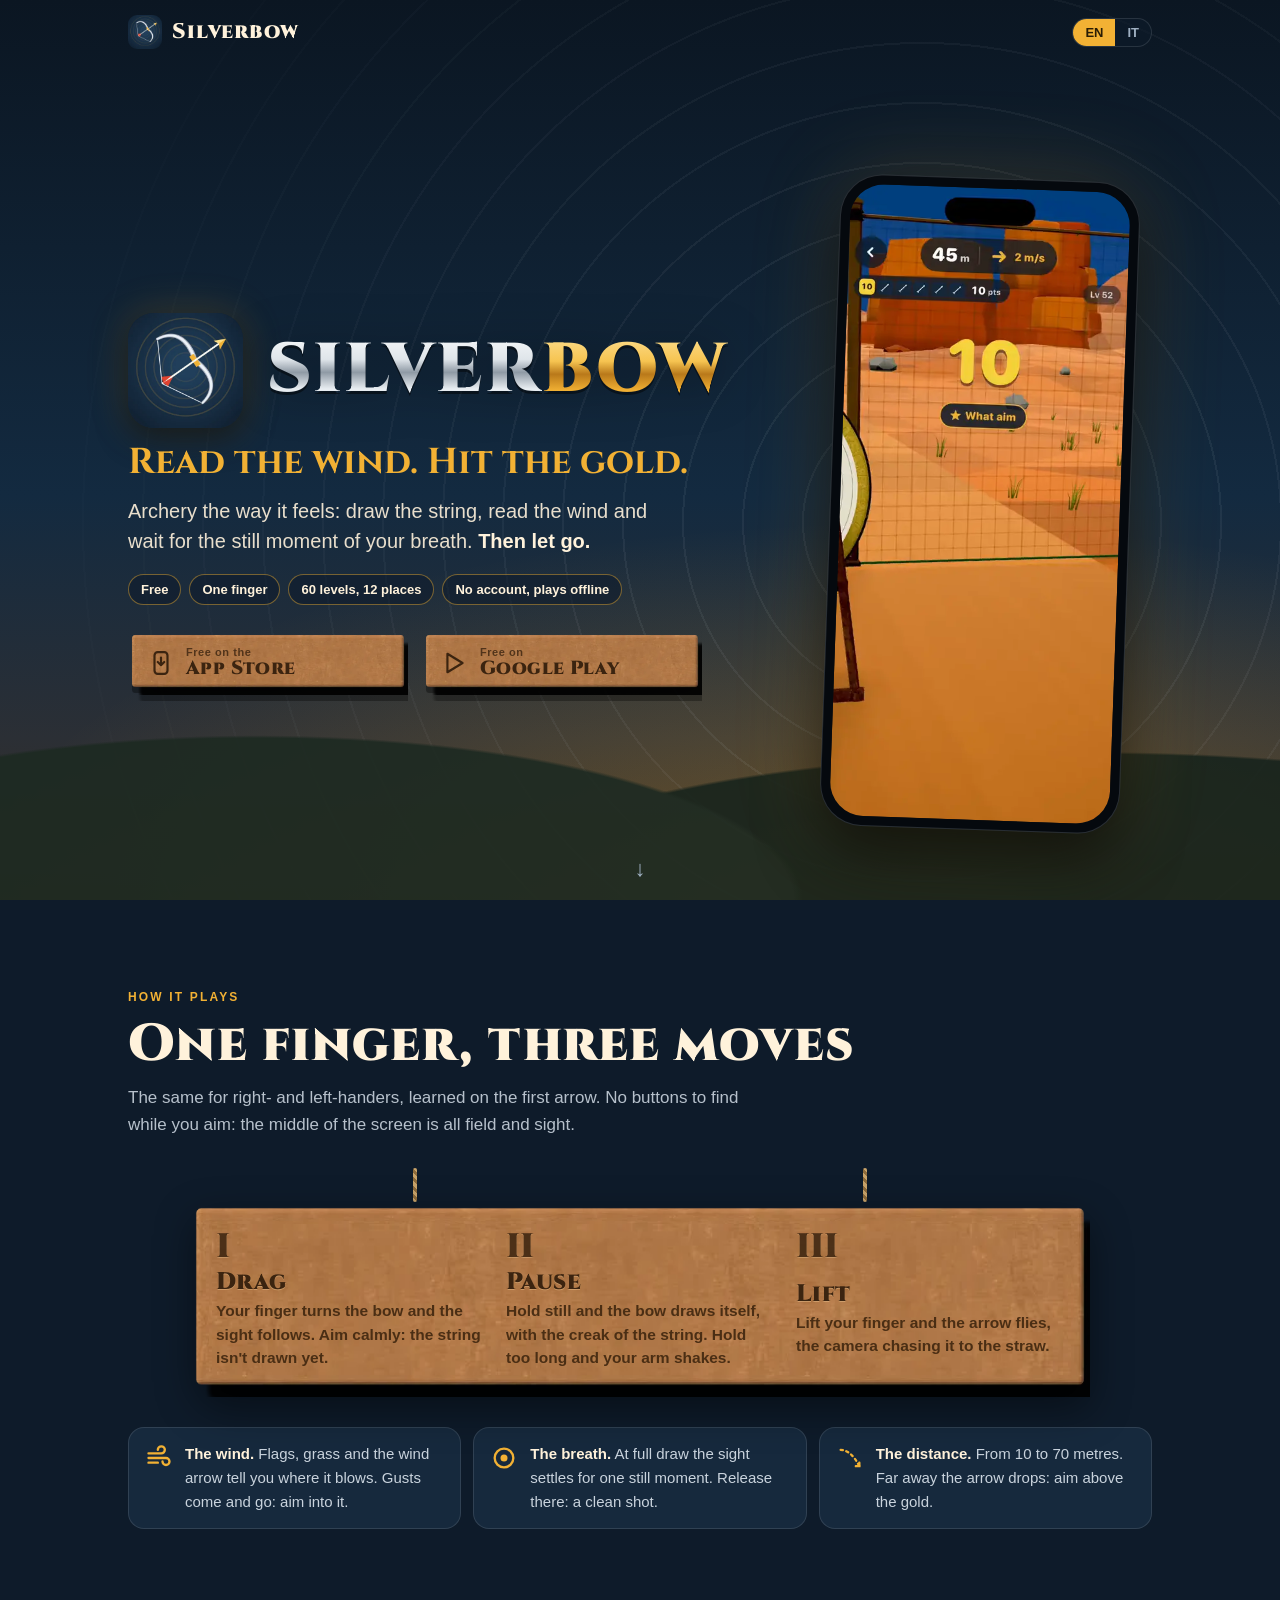
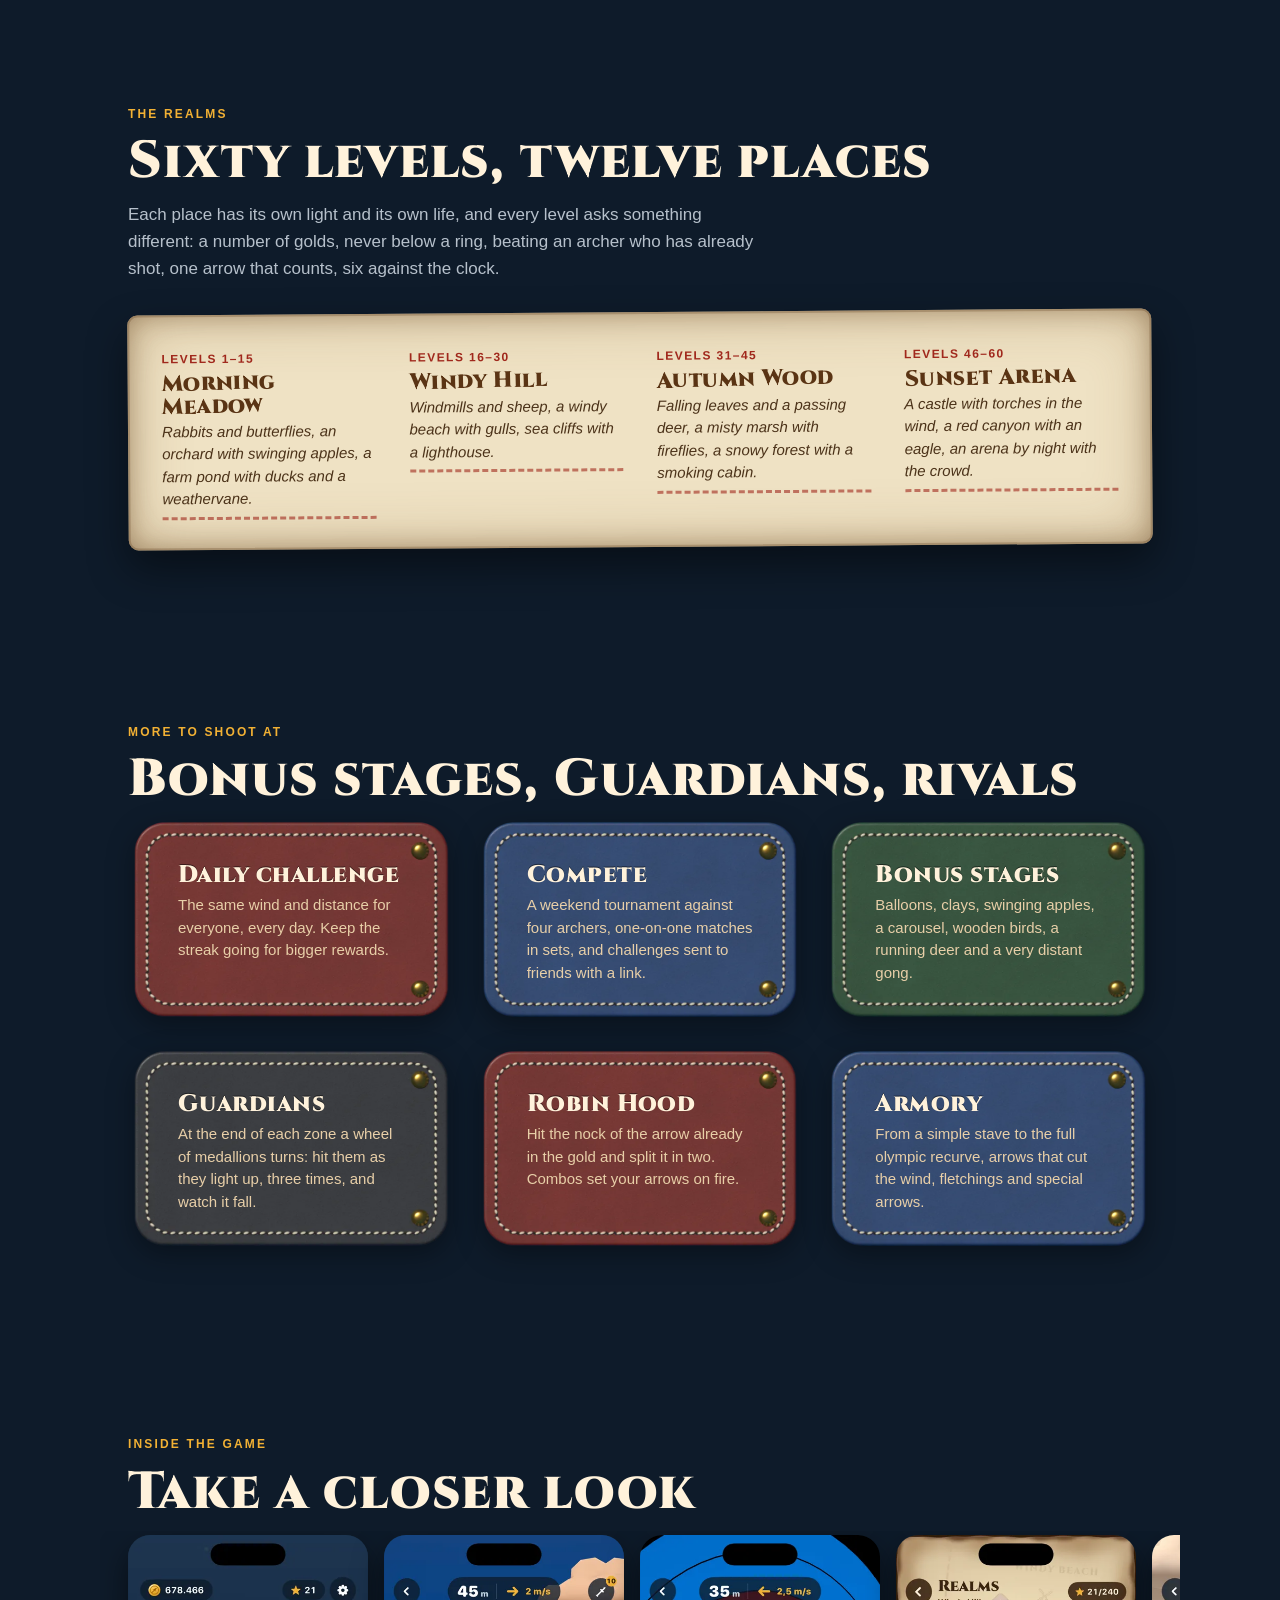
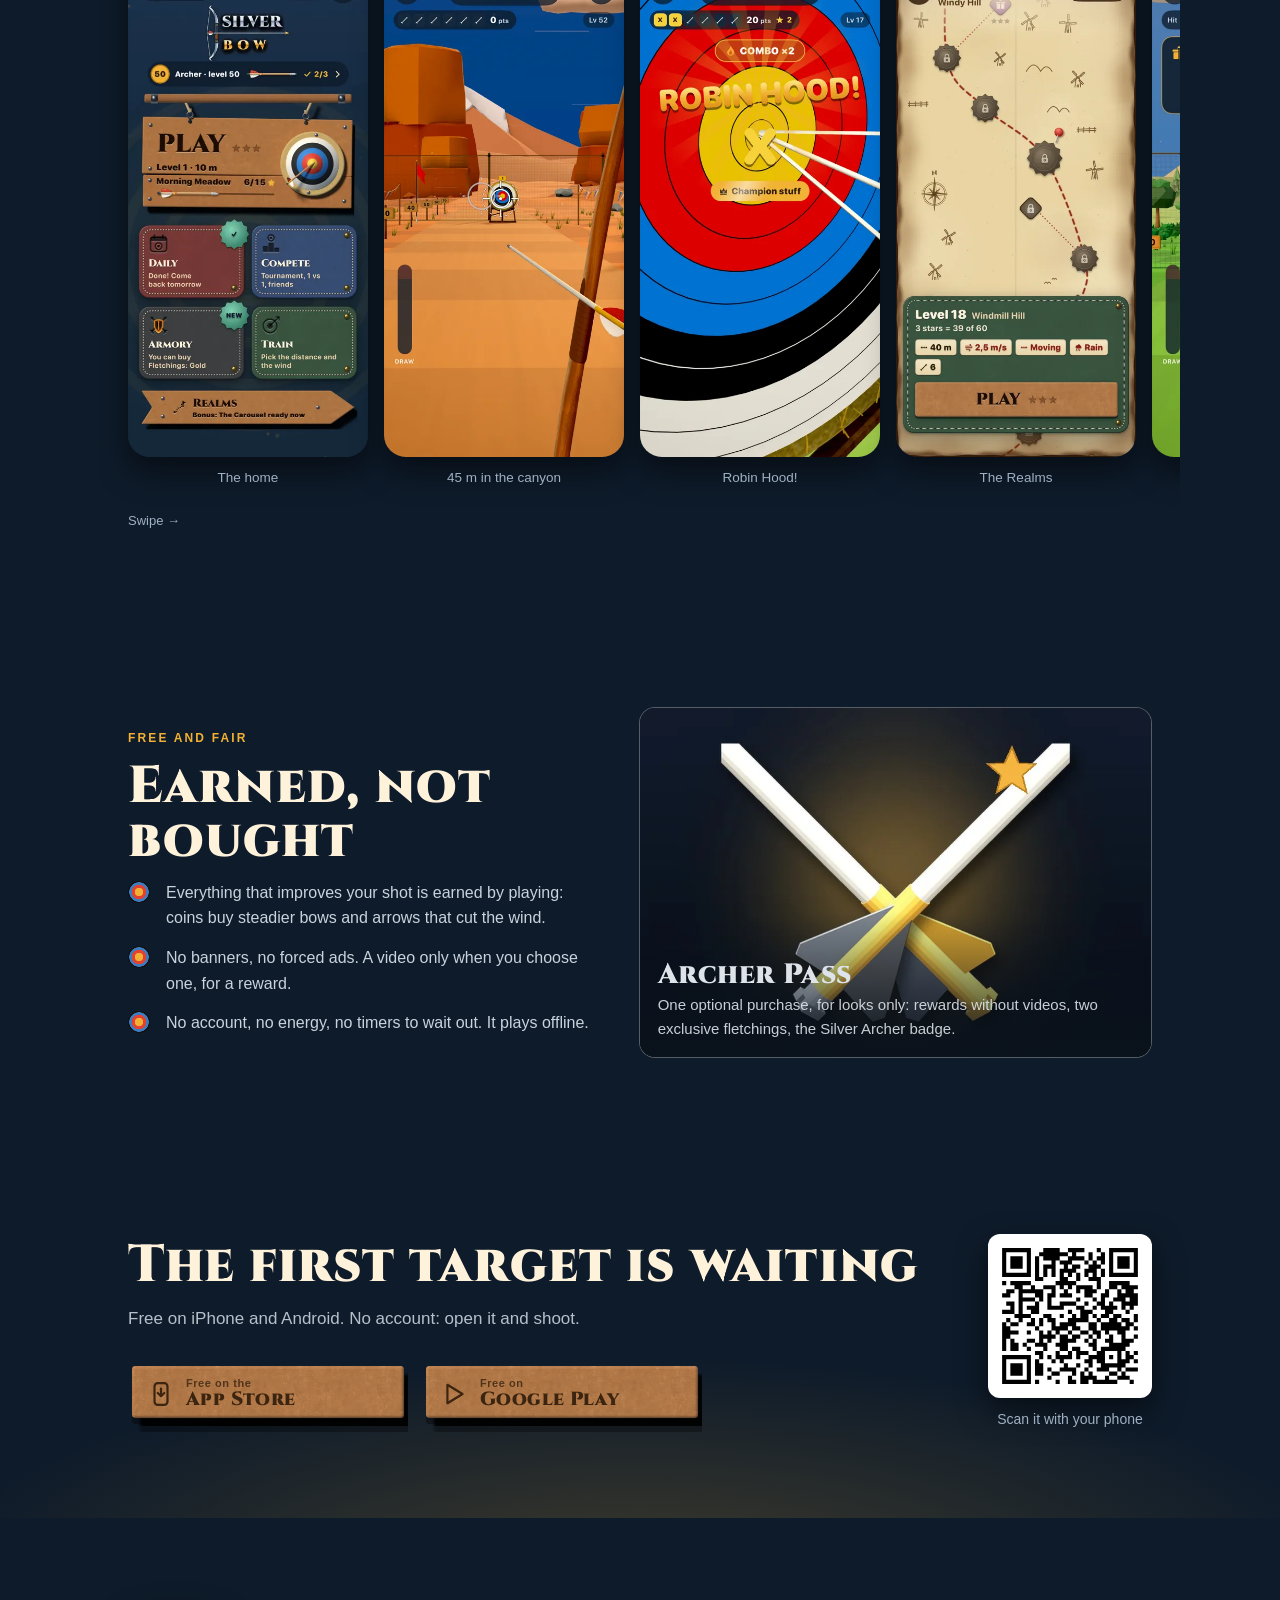
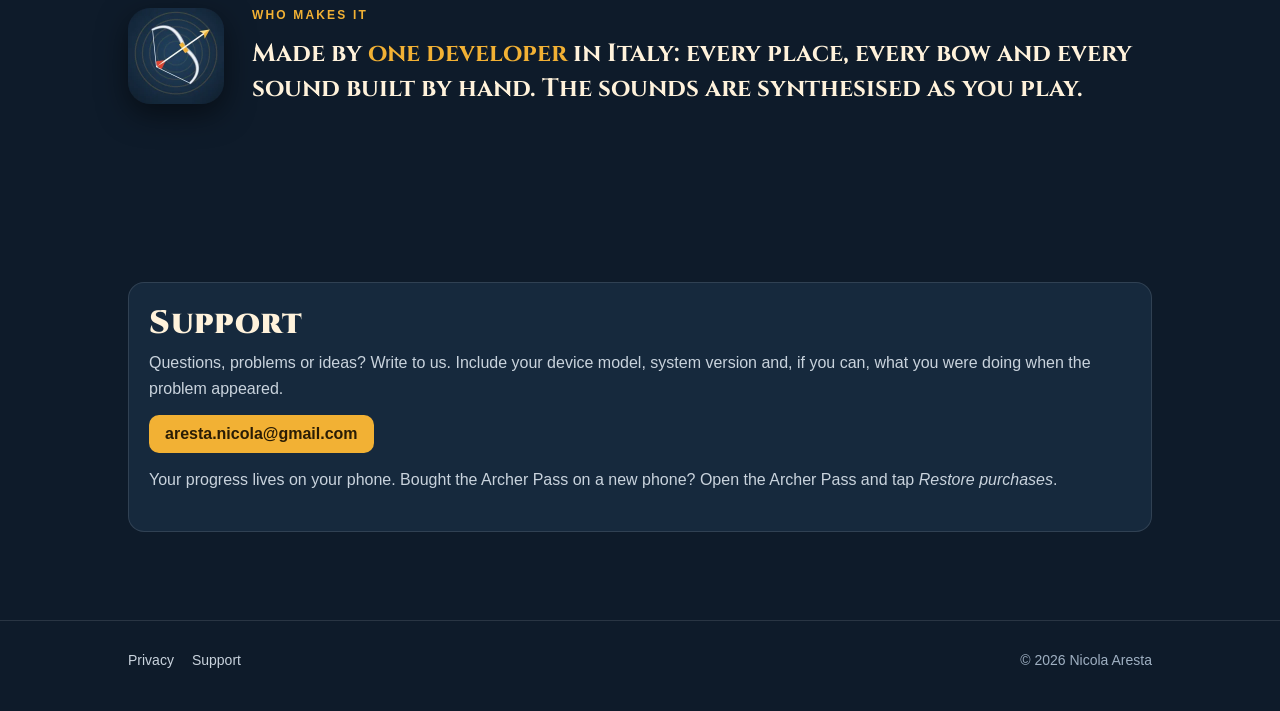
==== index.html @ 2afd0885 "Silverbow site: landing in the game's wood and leather, privacy, store link, app-ads.txt Co-Authored" ====
<!doctype html>
<html lang="en">
<head>
<meta charset="utf-8">
<meta name="viewport" content="width=device-width,initial-scale=1,viewport-fit=cover">
<title>Silverbow – Read the wind. Hit the gold.</title>
<meta name="description" content="Silverbow: archery the way it feels. Draw with one finger, read the wind, release on the still moment of your breath. Sixty levels in twelve places. Free for iPhone and Android.">
<meta name="theme-color" content="#0E1B2A">
<link rel="canonical" href="https://nixare.github.io/silverbow-site/">
<meta property="og:title" content="Silverbow – Read the wind. Hit the gold.">
<meta property="og:description" content="Archery the way it feels: draw, read the wind, release. Sixty levels in twelve places, free.">
<meta property="og:image" content="https://nixare.github.io/silverbow-site/img/og.jpg">
<meta property="og:image:width" content="1200">
<meta property="og:image:height" content="630">
<meta property="og:url" content="https://nixare.github.io/silverbow-site/">
<meta property="og:type" content="website">
<meta name="twitter:card" content="summary_large_image">
<meta name="apple-itunes-app" content="app-id=6830253870">
<link rel="icon" type="image/png" href="favicon.png">
<link rel="apple-touch-icon" href="apple-touch-icon.png">
<link rel="preload" href="fonts/Cinzel.woff2" as="font" type="font/woff2" crossorigin>
<link rel="stylesheet" href="style.css">
<script>
// English first, as in the game; an Italian browser, #it or the switch shows the Italian.
(function () {
  var d = document.documentElement, h = location.hash, it = h === "#it";
  try { var s = localStorage.getItem("lang"); if (h === "#it" || h === "#en") it = h === "#it"; else if (s) it = s === "it"; else it = /^it\b/i.test(navigator.language || "en"); } catch (e) {}
  if (it) { d.classList.add("it"); d.lang = "it"; }
  // The visitor's own store first: Android or Apple; a computer sees both and the QR.
  var ua = navigator.userAgent || "";
  if (/android/i.test(ua)) d.classList.add("android");
  else if (/iphone|ipad|ipod/i.test(ua) || (/macintosh/i.test(ua) && "ontouchend" in document)) d.classList.add("apple");
})();
function setLang(l) {
  var d = document.documentElement;
  d.classList.toggle("it", l === "it");
  d.lang = l;
  try { localStorage.setItem("lang", l); } catch (e) {}
  var v = document.getElementById("reel");
  if (v) { var src = "img/reel_" + l + ".mp4"; if (v.getAttribute("src") !== src) { v.poster = "img/reel_" + l + ".webp"; v.src = src; v.play().catch(function () {}); } }
}
</script>
</head>
<body class="i18n">

<header class="top">
  <div class="wrap">
    <a class="brand" href="#"><img src="img/icon.webp" alt="" width="34" height="34">Silverbow</a>
    <div class="lang" role="group" aria-label="Language / Lingua">
      <button type="button" data-l="en" onclick="setLang('en')">EN</button>
      <button type="button" data-l="it" onclick="setLang('it')">IT</button>
    </div>
  </div>
</header>

<main>
<section class="hero" aria-labelledby="title">
  <div class="rings" aria-hidden="true"></div>
  <div class="hills" aria-hidden="true"></div>
  <div class="dust" aria-hidden="true"><i style="left:8%;animation-delay:0s"></i><i style="left:19%;animation-delay:5s"></i><i style="left:33%;animation-delay:2s"></i><i style="left:47%;animation-delay:9s"></i><i style="left:58%;animation-delay:4s"></i><i style="left:71%;animation-delay:11s"></i><i style="left:84%;animation-delay:7s"></i><i style="left:93%;animation-delay:1s"></i></div>
  <div class="wrap hero-grid">
    <div class="hero-copy">
      <div class="title-row"><img class="app-icon" src="img/icon-hero.webp" alt="" width="128" height="128"><h1 class="wordmark" id="title"><span class="s">SILVER</span><span class="b">BOW</span></h1></div>
      <p class="tagline"><span lang="en">Read the wind. Hit the gold.</span><span lang="it">Leggi il vento, fai centro.</span></p>
      <p class="hook">
        <span lang="en">Archery the way it feels: draw the string, read the wind and wait for the still moment of your breath. <em>Then let go.</em></span>
        <span lang="it">Il tiro con l'arco come si sente davvero: tendi la corda, leggi il vento e aspetti il momento fermo del respiro. <em>Poi lasci.</em></span>
      </p>
      <ul class="chips" role="list">
        <li><span lang="en">Free</span><span lang="it">Gratis</span></li>
        <li><span lang="en">One finger</span><span lang="it">Un dito solo</span></li>
        <li><span lang="en">60 levels, 12 places</span><span lang="it">60 livelli, 12 posti</span></li>
        <li><span lang="en">No account, plays offline</span><span lang="it">Senza account, anche offline</span></li>
      </ul>
      <div class="stores" id="get">
        <a class="store store-apple" href="https://apps.apple.com/app/id6830253870?pt=silverbow&amp;ct=site&amp;mt=8">
          <svg viewBox="0 0 24 24" aria-hidden="true"><rect x="6" y="2" width="12" height="20" rx="3" fill="none" stroke="currentColor" stroke-width="2"/><path d="M12 7v7m-3-3 3 3 3-3" fill="none" stroke="currentColor" stroke-width="2" stroke-linecap="round" stroke-linejoin="round"/></svg>
          <span><small lang="en">Free on the</small><small lang="it">Gratis su</small><b>App Store</b></span>
        </a>
        <a class="store store-play" href="https://play.google.com/store/apps/details?id=com.nixare.silverbow&amp;referrer=utm_source%3Dsite">
          <svg viewBox="0 0 24 24" aria-hidden="true"><path d="M5 3.5v17l14-8.5z" fill="none" stroke="currentColor" stroke-width="2" stroke-linejoin="round"/></svg>
          <span><small lang="en">Free on</small><small lang="it">Gratis su</small><b>Google Play</b></span>
        </a>
      </div>
    </div>
    <div class="phone" aria-label="A level of Silverbow in the sunset canyon" role="img">
      <video id="reel" src="img/reel_en.mp4" poster="img/reel_en.webp" autoplay muted loop playsinline preload="metadata" aria-hidden="true"></video>
    </div>
  </div>
  <a class="scroll-cue" href="#how" aria-label="How it plays / Come si gioca"><span aria-hidden="true">↓</span></a>
</section>
<script>
// The Italian reel for an Italian page, before it loads.
if (document.documentElement.classList.contains("it")) { var r = document.getElementById("reel"); r.poster = "img/reel_it.webp"; r.src = "img/reel_it.mp4"; }
</script>

<section id="how" aria-labelledby="how-title">
  <div class="wrap">
    <p class="kicker"><span lang="en">How it plays</span><span lang="it">Come si gioca</span></p>
    <h2 class="section-title" id="how-title"><span lang="en">One finger, three moves</span><span lang="it">Un dito, tre gesti</span></h2>
    <p class="section-lede">
      <span lang="en">The same for right- and left-handers, learned on the first arrow. No buttons to find while you aim: the middle of the screen is all field and sight.</span>
      <span lang="it">Uguale per destri e mancini, si impara sulla prima freccia. Nessun bottone da cercare mentre miri: il centro dello schermo è solo campo e mirino.</span>
    </p>
    <div class="sign">
      <div class="ropes" aria-hidden="true"><span></span><span></span></div>
      <div class="board">
        <ol class="steps" role="list">
          <li class="step"><span class="n" aria-hidden="true">I</span><div>
            <h3><span lang="en">Drag</span><span lang="it">Trascina</span></h3>
            <p><span lang="en">Your finger turns the bow and the sight follows. Aim calmly: the string isn't drawn yet.</span><span lang="it">Il dito gira l'arco e il mirino lo segue. Punta con calma: la corda non è ancora tesa.</span></p></div></li>
          <li class="step"><span class="n" aria-hidden="true">II</span><div>
            <h3><span lang="en">Pause</span><span lang="it">Fermati</span></h3>
            <p><span lang="en">Hold still and the bow draws itself, with the creak of the string. Hold too long and your arm shakes.</span><span lang="it">Fermo un attimo e l'arco si tende da solo, con lo scricchiolio della corda. Se aspetti troppo il braccio trema.</span></p></div></li>
          <li class="step"><span class="n" aria-hidden="true">III</span><div>
            <h3><span lang="en">Lift</span><span lang="it">Solleva</span></h3>
            <p><span lang="en">Lift your finger and the arrow flies, the camera chasing it to the straw.</span><span lang="it">Sollevi il dito e la freccia parte, con la camera che la insegue fino alla paglia.</span></p></div></li>
        </ol>
      </div>
    </div>
    <div class="after">
      <div class="note"><svg viewBox="0 0 24 24" aria-hidden="true"><path d="M3 8h11a3 3 0 1 0-3-3M3 12h15a3 3 0 1 1-3 3M3 16h8" fill="none" stroke="currentColor" stroke-width="2" stroke-linecap="round"/></svg>
        <p><b><span lang="en">The wind.</span><span lang="it">Il vento.</span></b> <span lang="en">Flags, grass and the wind arrow tell you where it blows. Gusts come and go: aim into it.</span><span lang="it">Bandiere, erba e la freccia del vento dicono da dove soffia. Le raffiche vanno e vengono: mira controvento.</span></p></div>
      <div class="note"><svg viewBox="0 0 24 24" aria-hidden="true"><circle cx="12" cy="12" r="8" fill="none" stroke="currentColor" stroke-width="2"/><circle cx="12" cy="12" r="3" fill="currentColor"/></svg>
        <p><b><span lang="en">The breath.</span><span lang="it">Il respiro.</span></b> <span lang="en">At full draw the sight settles for one still moment. Release there: a clean shot.</span><span lang="it">Ad arco teso il mirino si ferma per un solo momento. Rilascia lì: un tiro pulito.</span></p></div>
      <div class="note"><svg viewBox="0 0 24 24" aria-hidden="true"><path d="M4 5c5 0 11 4 16 14" fill="none" stroke="currentColor" stroke-width="2" stroke-linecap="round" stroke-dasharray="2 3"/><path d="M17 19h3v-3" fill="none" stroke="currentColor" stroke-width="2" stroke-linecap="round"/></svg>
        <p><b><span lang="en">The distance.</span><span lang="it">La distanza.</span></b> <span lang="en">From 10 to 70 metres. Far away the arrow drops: aim above the gold.</span><span lang="it">Da 10 a 70 metri. Da lontano la freccia cala: mira sopra il giallo.</span></p></div>
    </div>
  </div>
</section>

<section aria-labelledby="realms">
  <div class="wrap">
    <p class="kicker"><span lang="en">The Realms</span><span lang="it">Le Contrade</span></p>
    <h2 class="section-title" id="realms"><span lang="en">Sixty levels, twelve places</span><span lang="it">Sessanta livelli, dodici posti</span></h2>
    <p class="section-lede">
      <span lang="en">Each place has its own light and its own life, and every level asks something different: a number of golds, never below a ring, beating an archer who has already shot, one arrow that counts, six against the clock.</span>
      <span lang="it">Ogni posto ha la sua luce e la sua vita, e ogni livello chiede qualcosa di diverso: un numero di gialli, nessuna freccia sotto un anello, battere un arciere che ha già tirato, un solo tiro che vale tutto, sei frecce contro il tempo.</span>
    </p>
    <div class="map">
      <ol class="zones" role="list" style="list-style:none">
        <li class="zone"><span class="lv"><span lang="en">Levels</span><span lang="it">Livelli</span> 1–15</span>
          <h3><span lang="en">Morning Meadow</span><span lang="it">Prato del mattino</span></h3>
          <p><span lang="en">Rabbits and butterflies, an orchard with swinging apples, a farm pond with ducks and a weathervane.</span><span lang="it">Conigli e farfalle, un frutteto con le mele che dondolano, un laghetto con le anatre e la banderuola.</span></p><div class="trail"></div></li>
        <li class="zone"><span class="lv"><span lang="en">Levels</span><span lang="it">Livelli</span> 16–30</span>
          <h3><span lang="en">Windy Hill</span><span lang="it">Collina ventosa</span></h3>
          <p><span lang="en">Windmills and sheep, a windy beach with gulls, sea cliffs with a lighthouse.</span><span lang="it">Mulini e pecore, una spiaggia ventosa con i gabbiani, la scogliera con il faro.</span></p><div class="trail"></div></li>
        <li class="zone"><span class="lv"><span lang="en">Levels</span><span lang="it">Livelli</span> 31–45</span>
          <h3><span lang="en">Autumn Wood</span><span lang="it">Bosco d'autunno</span></h3>
          <p><span lang="en">Falling leaves and a passing deer, a misty marsh with fireflies, a snowy forest with a smoking cabin.</span><span lang="it">Foglie che cadono e un cervo che passa, una palude nella nebbia con le lucciole, un bosco innevato con la baita.</span></p><div class="trail"></div></li>
        <li class="zone"><span class="lv"><span lang="en">Levels</span><span lang="it">Livelli</span> 46–60</span>
          <h3><span lang="en">Sunset Arena</span><span lang="it">Arena del tramonto</span></h3>
          <p><span lang="en">A castle with torches in the wind, a red canyon with an eagle, an arena by night with the crowd.</span><span lang="it">Un castello con le torce nel vento, un canyon rosso con un'aquila, un'arena di notte con il pubblico.</span></p><div class="trail"></div></li>
      </ol>
    </div>
  </div>
</section>

<section aria-labelledby="modes">
  <div class="wrap">
    <p class="kicker"><span lang="en">More to shoot at</span><span lang="it">Altro da colpire</span></p>
    <h2 class="section-title" id="modes"><span lang="en">Bonus stages, Guardians, rivals</span><span lang="it">Bonus, Guardiani, rivali</span></h2>
    <div class="modes">
      <article class="mode red"><div>
        <h3><span lang="en">Daily challenge</span><span lang="it">Sfida del giorno</span></h3>
        <p><span lang="en">The same wind and distance for everyone, every day. Keep the streak going for bigger rewards.</span><span lang="it">Stesso vento e stessa distanza per tutti, ogni giorno. Tieni viva la serie per premi più grandi.</span></p></div></article>
      <article class="mode blue"><div>
        <h3><span lang="en">Compete</span><span lang="it">Gara</span></h3>
        <p><span lang="en">A weekend tournament against four archers, one-on-one matches in sets, and challenges sent to friends with a link.</span><span lang="it">Un torneo nel weekend contro quattro arcieri, sfide uno contro uno a set, e sfide agli amici con un link.</span></p></div></article>
      <article class="mode green"><div>
        <h3><span lang="en">Bonus stages</span><span lang="it">Livelli bonus</span></h3>
        <p><span lang="en">Balloons, clays, swinging apples, a carousel, wooden birds, a running deer and a very distant gong.</span><span lang="it">Palloncini, piattelli, mele che dondolano, una giostra, uccelli di legno, un cervo che corre e un gong lontanissimo.</span></p></div></article>
      <article class="mode black"><div>
        <h3><span lang="en">Guardians</span><span lang="it">Guardiani</span></h3>
        <p><span lang="en">At the end of each zone a wheel of medallions turns: hit them as they light up, three times, and watch it fall.</span><span lang="it">Alla fine di ogni zona gira una ruota di medaglioni: colpiscili quando si accendono, tre volte, e guardala cadere.</span></p></div></article>
      <article class="mode red"><div>
        <h3>Robin Hood</h3>
        <p><span lang="en">Hit the nock of the arrow already in the gold and split it in two. Combos set your arrows on fire.</span><span lang="it">Colpisci la cocca della freccia già nel giallo e aprila in due. Le combo danno fuoco alle frecce.</span></p></div></article>
      <article class="mode blue"><div>
        <h3><span lang="en">Armory</span><span lang="it">Armeria</span></h3>
        <p><span lang="en">From a simple stave to the full olympic recurve, arrows that cut the wind, fletchings and special arrows.</span><span lang="it">Da una doga semplice all'olimpico completo, frecce che tagliano il vento, alette e frecce speciali.</span></p></div></article>
    </div>
  </div>
</section>

<section aria-labelledby="look">
  <div class="wrap">
    <p class="kicker"><span lang="en">Inside the game</span><span lang="it">Dentro il gioco</span></p>
    <h2 class="section-title" id="look"><span lang="en">Take a closer look</span><span lang="it">Guarda da vicino</span></h2>
    <div class="strip" lang="en" tabindex="0" aria-label="Screenshots">
      <figure><img src="img/shot_en_1.webp" alt="The home: a wooden sign to play, leather tiles for daily, compete, armory and train" width="460" height="1000" loading="lazy"><figcaption>The home</figcaption></figure>
      <figure><img src="img/shot_en_2.webp" alt="Aiming at 45 metres in the sunset canyon, wind from the left" width="460" height="1000" loading="lazy"><figcaption>45 m in the canyon</figcaption></figure>
      <figure><img src="img/shot_en_3.webp" alt="Robin Hood: an arrow splits the one already in the gold" width="460" height="1000" loading="lazy"><figcaption>Robin Hood!</figcaption></figure>
      <figure><img src="img/shot_en_4.webp" alt="The Realms: levels as wax seals on an old parchment map" width="460" height="1000" loading="lazy"><figcaption>The Realms</figcaption></figure>
      <figure><img src="img/shot_en_5.webp" alt="Bonus stage: a fairground carousel with eight small targets" width="460" height="1000" loading="lazy"><figcaption>The carousel</figcaption></figure>
      <figure><img src="img/shot_en_6.webp" alt="The Armory: the bow on its stand, four bows to choose from" width="460" height="1000" loading="lazy"><figcaption>The Armory</figcaption></figure>
      <figure><img src="img/shot_en_7.webp" alt="Compete: weekend tournament against four archers" width="460" height="1000" loading="lazy"><figcaption>Weekend tournament</figcaption></figure>
    </div>
    <div class="strip" lang="it" tabindex="0" aria-label="Schermate">
      <figure><img src="img/shot_it_1.webp" alt="La home: l'insegna di legno per giocare, le caselle di cuoio per giorno, gara, armeria e allenamento" width="460" height="1000" loading="lazy"><figcaption>La home</figcaption></figure>
      <figure><img src="img/shot_it_2.webp" alt="La mira a 45 metri nel canyon al tramonto" width="460" height="1000" loading="lazy"><figcaption>45 m nel canyon</figcaption></figure>
      <figure><img src="img/shot_it_3.webp" alt="Robin Hood: una freccia apre in due quella già nel giallo" width="460" height="1000" loading="lazy"><figcaption>Robin Hood!</figcaption></figure>
      <figure><img src="img/shot_it_4.webp" alt="Le Contrade: i livelli come sigilli di ceralacca su una mappa di pergamena" width="460" height="1000" loading="lazy"><figcaption>Le Contrade</figcaption></figure>
      <figure><img src="img/shot_it_5.webp" alt="Livello bonus: la giostra con otto bersagli piccoli" width="460" height="1000" loading="lazy"><figcaption>La giostra</figcaption></figure>
      <figure><img src="img/shot_it_6.webp" alt="L'Armeria: l'arco sul piedistallo, quattro archi fra cui scegliere" width="460" height="1000" loading="lazy"><figcaption>L'Armeria</figcaption></figure>
      <figure><img src="img/shot_it_7.webp" alt="Gara: il torneo del weekend contro quattro arcieri" width="460" height="1000" loading="lazy"><figcaption>Il torneo del weekend</figcaption></figure>
    </div>
    <p class="strip-hint" aria-hidden="true"><span lang="en">Swipe →</span><span lang="it">Scorri →</span></p>
  </div>
</section>

<section aria-labelledby="fair">
  <div class="wrap fair">
    <div>
      <p class="kicker"><span lang="en">Free and fair</span><span lang="it">Gratis e onesto</span></p>
      <h2 class="section-title" id="fair"><span lang="en">Earned, not bought</span><span lang="it">Si guadagna, non si compra</span></h2>
      <ul>
        <li><span><span lang="en">Everything that improves your shot is earned by playing: coins buy steadier bows and arrows that cut the wind.</span><span lang="it">Tutto ciò che migliora il tiro si guadagna giocando: le monete comprano archi più stabili e frecce che tagliano il vento.</span></span></li>
        <li><span><span lang="en">No banners, no forced ads. A video only when you choose one, for a reward.</span><span lang="it">Niente banner, niente pubblicità forzata. Un video solo quando lo scegli tu, in cambio di un premio.</span></span></li>
        <li><span><span lang="en">No account, no energy, no timers to wait out. It plays offline.</span><span lang="it">Niente account, niente energia, niente attese. Si gioca anche offline.</span></span></li>
      </ul>
    </div>
    <figure class="pass">
      <img src="img/pass.webp" alt="The two Archer Pass fletchings, crossed" width="880" height="600" loading="lazy">
      <figcaption>
        <h3><span lang="en">Archer Pass</span><span lang="it">Pass Arciere</span></h3>
        <p><span lang="en">One optional purchase, for looks only: rewards without videos, two exclusive fletchings, the Silver Archer badge.</span><span lang="it">Un solo acquisto facoltativo, solo estetico: premi senza video, due alette esclusive, il badge Arciere d'argento.</span></p>
      </figcaption>
    </figure>
  </div>
</section>

<section class="final" aria-labelledby="final">
  <div class="wrap final-grid">
    <div>
      <h2 class="section-title" id="final"><span lang="en">The first target is waiting</span><span lang="it">Il primo bersaglio ti aspetta</span></h2>
      <p class="section-lede"><span lang="en">Free on iPhone and Android. No account: open it and shoot.</span><span lang="it">Gratis su iPhone e Android. Nessun account: apri e tira.</span></p>
      <div class="stores">
        <a class="store store-apple" href="https://apps.apple.com/app/id6830253870?pt=silverbow&amp;ct=site&amp;mt=8">
          <svg viewBox="0 0 24 24" aria-hidden="true"><rect x="6" y="2" width="12" height="20" rx="3" fill="none" stroke="currentColor" stroke-width="2"/><path d="M12 7v7m-3-3 3 3 3-3" fill="none" stroke="currentColor" stroke-width="2" stroke-linecap="round" stroke-linejoin="round"/></svg>
          <span><small lang="en">Free on the</small><small lang="it">Gratis su</small><b>App Store</b></span>
        </a>
        <a class="store store-play" href="https://play.google.com/store/apps/details?id=com.nixare.silverbow&amp;referrer=utm_source%3Dsite">
          <svg viewBox="0 0 24 24" aria-hidden="true"><path d="M5 3.5v17l14-8.5z" fill="none" stroke="currentColor" stroke-width="2" stroke-linejoin="round"/></svg>
          <span><small lang="en">Free on</small><small lang="it">Gratis su</small><b>Google Play</b></span>
        </a>
      </div>
    </div>
    <figure class="qr">
      <img src="img/qr.svg" alt="QR code to download Silverbow" width="164" height="164" loading="lazy">
      <figcaption><span lang="en">Scan it with your phone</span><span lang="it">Inquadralo col telefono</span></figcaption>
    </figure>
  </div>
</section>

<section aria-labelledby="maker">
  <div class="wrap maker">
    <img src="img/icon.webp" alt="" width="96" height="96" loading="lazy">
    <div>
      <p class="kicker" id="maker"><span lang="en">Who makes it</span><span lang="it">Chi lo fa</span></p>
      <blockquote>
        <span lang="en">Made by <span class="hl">one developer</span> in Italy: every place, every bow and every sound built by hand. The sounds are synthesised as you play.</span>
        <span lang="it">Fatto da <span class="hl">uno sviluppatore solo</span>, in Italia: ogni posto, ogni arco e ogni suono costruiti a mano. I suoni nascono mentre giochi.</span>
      </blockquote>
    </div>
  </div>
</section>

<section id="support" aria-labelledby="support-title">
  <div class="wrap">
    <div class="card">
      <h2 id="support-title"><span lang="en">Support</span><span lang="it">Supporto</span></h2>
      <p><span lang="en">Questions, problems or ideas? Write to us. Include your device model, system version and, if you can, what you were doing when the problem appeared.</span><span lang="it">Domande, problemi o idee? Scrivici. Indica il modello del dispositivo, la versione del sistema e, se puoi, cosa stavi facendo quando è comparso il problema.</span></p>
      <p><a class="mail" href="mailto:aresta.nicola@gmail.com?subject=Silverbow">aresta.nicola@gmail.com</a></p>
      <p><span lang="en">Your progress lives on your phone. Bought the Archer Pass on a new phone? Open the Archer Pass and tap <em>Restore purchases</em>.</span><span lang="it">I progressi stanno sul telefono. Hai comprato il Pass Arciere e cambiato telefono? Apri il Pass Arciere e tocca <em>Ripristina acquisti</em>.</span></p>
    </div>
  </div>
</section>
</main>

<!-- On a phone, once the hero's buttons are past: one bar with the phone's own store. -->
<div class="dock" id="dock" aria-hidden="true">
  <img src="img/icon.webp" alt="" width="40" height="40">
  <div><b>Silverbow</b><small><span lang="en">Read the wind. Hit the gold. · Free</span><span lang="it">Leggi il vento, fai centro · Gratis</span></small></div>
  <a class="dock-get store-apple" href="https://apps.apple.com/app/id6830253870?pt=silverbow&amp;ct=site_dock&amp;mt=8" tabindex="-1"><span lang="en">Get it</span><span lang="it">Scarica</span></a>
  <a class="dock-get store-play" href="https://play.google.com/store/apps/details?id=com.nixare.silverbow&amp;referrer=utm_source%3Dsite_dock" tabindex="-1"><span lang="en">Get it</span><span lang="it">Scarica</span></a>
</div>
<script>
(function () {
  var dock = document.getElementById("dock"), get = document.getElementById("get");
  if (!("IntersectionObserver" in window) || !dock || !get) return;
  new IntersectionObserver(function (e) {
    var on = !e[0].isIntersecting && e[0].boundingClientRect.top < 0;
    dock.classList.toggle("on", on);
    dock.setAttribute("aria-hidden", on ? "false" : "true");
    dock.querySelectorAll("a").forEach(function (a) { a.tabIndex = on ? 0 : -1; });
  }).observe(get);
  var v = document.getElementById("reel");
  if (v && window.matchMedia && matchMedia("(prefers-reduced-motion: reduce)").matches) { v.removeAttribute("autoplay"); v.pause(); }
})();
</script>

<footer>
  <div class="wrap">
    <nav aria-label="Pages / Pagine">
      <a href="privacy.html">Privacy</a>
      <a href="#support"><span lang="en">Support</span><span lang="it">Supporto</span></a>
    </nav>
    <span>© 2026 Nicola Aresta</span>
  </div>
</footer>
</body>
</html>
---- style.css ----
/* Silverbow — the site dressed as the game: the field at dusk, the wooden sign, the quiver's dyed
   leather, gold for the bullseye. Cinzel is the game's own title font (SIL OFL, see fonts/OFL.txt).
   Wood and leather are the game's Blender renders. */
@font-face{font-family:"Cinzel";src:url(fonts/Cinzel.woff2) format("woff2");font-weight:400 900;font-display:swap}

:root{
  --navy:#0E1B2A; --navy-2:#13263A; --panel:#16293D; --line:rgba(201,211,221,.14);
  --gold:#F2B134; --gold-ink:#2A1D05; --soft:#C9D3DD; --muted:#9FB0C2; --cream:#FFF2DB; --tan:#E8CFA8;
  --burnt:#3B2410; --red:#E2422F; --blue:#3E7CC0; --mint:#5DCAA5; --silver:#DDE3E9;
  --gutter:16px; --radius:16px;
  --display:"Cinzel","Trajan Pro",Georgia,serif;
  --sans:ui-rounded,"SF Pro Rounded",-apple-system,BlinkMacSystemFont,"Segoe UI",Roboto,"Helvetica Neue",Arial,sans-serif;
  color-scheme:dark;
}
*{box-sizing:border-box}
html{-webkit-text-size-adjust:100%;scroll-behavior:smooth}
body{margin:0;background:var(--navy);color:var(--soft);font:16px/1.6 var(--sans);overflow-x:hidden}
img,video{max-width:100%;height:auto;display:block}
a{color:var(--gold)}
h1,h2,h3{font-family:var(--display);font-weight:900;line-height:1.05;letter-spacing:.02em;margin:0;color:var(--cream)}
.wrap{max-width:1080px;margin:0 auto;padding:0 var(--gutter)}
.kicker{font-size:12px;font-weight:700;letter-spacing:.18em;text-transform:uppercase;color:var(--gold);margin:0 0 10px}

/* Language: English first (the game's main language); the switch or an Italian browser shows Italian. */
html:not(.it) .i18n [lang=it]{display:none}
html.it .i18n [lang=en]{display:none}

/* Top bar */
.top{position:absolute;inset:0 0 auto 0;z-index:5}
.top .wrap,.page-top .wrap{display:flex;align-items:center;justify-content:space-between;height:64px;gap:12px}
.brand{display:flex;align-items:center;gap:10px;color:var(--cream);text-decoration:none;font:900 21px var(--display);letter-spacing:.04em}
.brand img{width:34px;height:34px;border-radius:9px}
.lang{display:inline-flex;border:1px solid var(--line);border-radius:999px;overflow:hidden;background:rgba(14,27,42,.6)}
.lang button{all:unset;cursor:pointer;padding:6px 12px;font:700 13px var(--sans);color:var(--muted)}
html:not(.it) .lang [data-l=en],html.it .lang [data-l=it]{background:var(--gold);color:var(--gold-ink)}
.lang button:focus-visible{outline:2px solid var(--gold);outline-offset:-2px}

/* Hero: the field at dusk, the target's rings faint, gold dust rising */
.hero{position:relative;min-height:100svh;display:flex;align-items:center;overflow:hidden;isolation:isolate;padding-bottom:40px}
.hero::before{content:"";position:absolute;inset:0;z-index:-3;
  background:radial-gradient(120% 70% at 70% 100%,rgba(242,177,52,.30),transparent 60%),
             linear-gradient(180deg,#0B1622 0%,#132a40 55%,#2b2f35 82%,#3a2d1e 100%)}
.rings{position:absolute;z-index:-2;width:150vmax;height:150vmax;left:72%;top:58%;transform:translate(-50%,-50%);pointer-events:none;
  background:repeating-radial-gradient(circle,transparent 0 58px,rgba(201,211,221,.07) 58px 60px);
  -webkit-mask:radial-gradient(closest-side,#000 30%,transparent);mask:radial-gradient(closest-side,#000 30%,transparent)}
.hills{position:absolute;inset:auto 0 0 0;height:30%;z-index:-1;pointer-events:none;
  background:radial-gradient(70% 100% at 20% 100%,#1d2a22 60%,transparent 61%),radial-gradient(80% 90% at 85% 100%,#18241d 60%,transparent 61%);opacity:.9}
.dust{position:absolute;inset:0;z-index:-1;pointer-events:none;overflow:hidden}
.dust i{position:absolute;bottom:-10px;width:3px;height:3px;border-radius:50%;background:var(--gold);opacity:0;box-shadow:0 0 6px rgba(242,177,52,.8);animation:rise 14s linear infinite}
@keyframes rise{0%{transform:translateY(0);opacity:0}15%{opacity:.7}85%{opacity:.5}100%{transform:translateY(-90vh) translateX(30px);opacity:0}}
.hero .wrap{padding-top:84px;padding-bottom:24px;width:100%}
.hero-grid{display:grid;grid-template-columns:minmax(0,1fr);gap:34px;align-items:center}
.hero-copy{min-width:0}
.title-row{display:flex;align-items:center;gap:clamp(14px,3vw,24px)}
.app-icon{width:clamp(48px,14vw,128px);aspect-ratio:1;border-radius:22.5%;flex:none;box-shadow:0 10px 30px rgba(0,0,0,.55),0 0 40px rgba(242,177,52,.22)}
/* The wordmark: SILVER in chrome, BOW in gold, as in the game */
.wordmark{font-size:clamp(28px,9.2vw,104px);letter-spacing:.03em;line-height:1;min-width:0;filter:drop-shadow(0 3px 0 rgba(0,0,0,.45)) drop-shadow(0 0 24px rgba(0,0,0,.35))}
.wordmark span{background-clip:text;-webkit-background-clip:text;color:transparent}
.wordmark .s{background-image:linear-gradient(180deg,#fff 0%,#dfe5ea 38%,#8f9aa5 52%,#e9eef2 70%,#b9c2ca 100%)}
.wordmark .b{background-image:linear-gradient(180deg,#ffe7a6 0%,#f6c451 40%,#b9791a 54%,#f2b134 72%,#c98a1f 100%)}
.tagline{font:700 clamp(24px,6.4vw,36px)/1.15 var(--display);color:var(--gold);margin:14px 0 12px}
.hook{max-width:33rem;font-size:clamp(17px,4.4vw,20px);line-height:1.5;color:rgba(255,242,219,.9);margin:0 0 18px}
.hook em{font-style:normal;color:var(--cream);font-weight:700}
.chips{list-style:none;display:flex;flex-wrap:wrap;gap:8px;margin:0 0 26px;padding:0}
.chips li{font:700 13px/1 var(--sans);padding:8px 12px;border-radius:999px;border:1px solid rgba(242,177,52,.45);background:rgba(14,27,42,.55);color:var(--cream)}

/* Store buttons: planks of wood with the words burnt in, like the game's buttons */
.stores{display:flex;flex-wrap:wrap;gap:14px}
.store{display:inline-flex;align-items:center;gap:12px;flex:1 1 210px;max-width:280px;padding:0 6px;text-decoration:none;color:var(--burnt);
  border:14px solid transparent;border-image:url(img/plank.webp) 28 fill / 14px stretch;min-height:64px;
  filter:drop-shadow(0 6px 0 rgba(0,0,0,.35));transition:transform .15s ease,filter .15s ease}
.store:hover{transform:translateY(-2px) rotate(-.4deg)}
.store:active{transform:translateY(2px);filter:drop-shadow(0 2px 0 rgba(0,0,0,.35))}
.store svg{width:26px;height:26px;flex:none}
.store small{display:block;font:700 11px/1.1 var(--sans);letter-spacing:.05em;opacity:.8}
.store b{display:block;font:900 19px/1.15 var(--display);letter-spacing:.02em}
.store:focus-visible{outline:3px solid var(--gold);outline-offset:4px}
/* The visitor's own store first */
html.android .store-play{order:-1}
.soon{margin:14px 0 0;font-size:14px;color:var(--muted)}
.soon a{color:var(--gold)}

.phone{justify-self:center;width:min(64vw,270px);aspect-ratio:1206/2622;border-radius:42px;padding:9px;background:#05090e;
  border:1px solid rgba(201,211,221,.18);box-shadow:0 30px 60px rgba(0,0,0,.6),0 0 90px rgba(242,177,52,.18);transform:rotate(2deg)}
.phone video{width:100%;height:100%;object-fit:cover;border-radius:34px;background:var(--navy)}
.scroll-cue{position:absolute;left:50%;bottom:14px;transform:translateX(-50%);color:var(--muted);text-decoration:none;font-size:22px;animation:cue 2.4s ease-in-out infinite}
@keyframes cue{50%{transform:translate(-50%,6px)}}

/* Sections */
section{padding:64px 0}
.section-title{font-size:clamp(32px,8vw,52px);margin-bottom:12px}
.section-lede{max-width:40rem;color:rgba(201,211,221,.9);margin:0 0 30px;font-size:17px}

/* How it plays: the hanging sign with three steps burnt in */
.sign{position:relative;margin:0 auto;max-width:900px}
.beam{height:22px;margin:0 -8px;border-image:url(img/beam.webp) 0 40 fill / 0 20px stretch;
  background:linear-gradient(#a8703d,#7b4d26);border-radius:6px;box-shadow:0 4px 10px rgba(0,0,0,.4)}
.ropes{display:flex;justify-content:space-around;height:34px}
.ropes span{width:4px;background:repeating-linear-gradient(45deg,#c9a46a 0 3px,#8f6c3b 3px 6px);border-radius:2px}
.board{border:22px solid transparent;border-image:url(img/plank.webp) 28 fill / 22px stretch;color:var(--burnt);padding:6px 4px;
  filter:drop-shadow(0 12px 20px rgba(0,0,0,.45));transform-origin:50% -60px;animation:sway 7s ease-in-out infinite}
@keyframes sway{0%,100%{transform:rotate(-.5deg)}50%{transform:rotate(.5deg)}}
.steps{list-style:none;margin:0;padding:0;display:grid;gap:16px;grid-template-columns:1fr}
.step{display:grid;grid-template-columns:auto 1fr;gap:14px;align-items:start}
.step .n{font:900 34px/1 var(--display);color:var(--burnt);opacity:.85;text-shadow:0 1px 0 rgba(255,220,170,.35)}
.step h3{font-size:24px;color:var(--burnt);margin:2px 0 4px;text-shadow:0 1px 0 rgba(255,220,170,.35)}
.step p{margin:0;font-size:15.5px;line-height:1.5;color:#4a2e14;font-weight:600}
.after{display:grid;gap:12px;margin-top:30px;grid-template-columns:1fr}
.note{display:flex;gap:12px;align-items:flex-start;background:var(--panel);border:1px solid var(--line);border-radius:var(--radius);padding:14px 16px}
.note svg{width:28px;height:28px;flex:none;color:var(--gold);margin-top:2px}
.note b{color:var(--cream)}
.note p{margin:0;font-size:15px}

/* Realms: the four zones on parchment */
.map{background:#efe2c4;color:#4b3219;border-radius:10px;padding:22px 18px;position:relative;box-shadow:0 18px 40px rgba(0,0,0,.45),inset 0 0 60px rgba(120,80,30,.35);transform:rotate(-.4deg)}
.map::after{content:"";position:absolute;inset:0;border-radius:10px;pointer-events:none;box-shadow:inset 0 0 0 2px rgba(90,55,20,.25),inset 0 0 26px rgba(70,35,5,.35)}
.zones{list-style:none;margin:0;padding:0;display:grid;gap:18px;grid-template-columns:1fr}
.zone h3{font-size:22px;color:#5a3414;margin-bottom:2px;transform:rotate(-1deg)}
.zone .lv{font:700 12px var(--sans);letter-spacing:.12em;text-transform:uppercase;color:#a0281c}
.zone p{margin:4px 0 0;font-size:15px;line-height:1.5;font-style:italic}
.trail{height:0;border-top:3px dashed #a0281c;opacity:.6;margin:6px 0 0}

/* Modes: the quiver's dyed leather, one color per place, as on the home screen */
.modes{display:grid;grid-template-columns:1fr;gap:14px}
.mode{border:40px solid transparent;border-image-slice:96 fill;border-image-width:40px;border-image-repeat:stretch;padding:4px 10px 6px;min-height:170px;
  filter:drop-shadow(0 8px 14px rgba(0,0,0,.35))}
.mode.red{border-image-source:url(img/leather_red.webp)}
.mode.blue{border-image-source:url(img/leather_blue.webp)}
.mode.black{border-image-source:url(img/leather_black.webp)}
.mode.green{border-image-source:url(img/leather_green.webp)}
.mode h3{font-size:24px;color:var(--cream);margin-bottom:6px;text-shadow:0 -1px 0 rgba(0,0,0,.5)}
.mode p{margin:0;font-size:15px;color:var(--tan);line-height:1.5}

/* Screens strip */
.strip{display:flex;gap:16px;overflow-x:auto;scroll-snap-type:x mandatory;padding:4px var(--gutter) 22px;margin:0 calc(-1 * var(--gutter));
  scrollbar-width:thin;scrollbar-color:var(--panel) transparent;-webkit-overflow-scrolling:touch}
.strip figure{margin:0;flex:0 0 auto;width:min(62vw,240px);scroll-snap-align:center}
.strip img{width:100%;aspect-ratio:1206/2622;border-radius:22px;background:var(--panel);box-shadow:0 14px 30px rgba(0,0,0,.5)}
.strip figcaption{font-size:13.5px;color:var(--muted);margin-top:10px;text-align:center}
.strip:focus-visible{outline:2px solid var(--gold);outline-offset:4px}
.strip-hint{font-size:13px;color:var(--muted);margin:0}

/* Fair */
.fair{display:grid;gap:26px;align-items:center}
.fair ul{list-style:none;margin:0;padding:0;display:grid;gap:14px}
.fair li{display:grid;grid-template-columns:26px 1fr;gap:12px;align-items:start;font-size:16px}
.fair li::before{content:"";width:22px;height:22px;margin-top:1px;border-radius:50%;
  background:radial-gradient(circle,var(--gold) 0 4px,var(--red) 4.5px 7px,var(--blue) 7.5px 9.5px,#111 10px 11px)}
.pass{border-radius:var(--radius);overflow:hidden;position:relative;border:1px solid rgba(221,227,233,.35);margin:0;background:#0c1520}
.pass img{width:100%;aspect-ratio:880/600;object-fit:cover}
.pass figcaption{position:absolute;left:0;right:0;bottom:0;padding:48px 18px 16px;background:linear-gradient(transparent,rgba(10,18,28,.96))}
.pass h3{font-size:28px;color:var(--silver)}
.pass p{margin:4px 0 0;color:rgba(221,227,233,.9);font-size:15px}

/* The last call */
.final{position:relative;overflow:hidden;isolation:isolate}
.final::before{content:"";position:absolute;inset:0;z-index:-1;background:radial-gradient(80% 90% at 50% 120%,rgba(242,177,52,.22),transparent 70%)}
.final-grid{display:grid;gap:28px;align-items:center}
.qr{margin:0;display:none;flex-direction:column;align-items:center;gap:10px;color:var(--muted);font-size:14px}
.qr img{width:164px;height:164px;border-radius:12px;padding:10px;background:#fff;box-shadow:0 12px 30px rgba(0,0,0,.5)}
html:not(.android):not(.apple) .qr{display:flex}

/* The dock: a phone's bar with its own store, once the hero is past */
.dock{position:fixed;left:10px;right:10px;bottom:calc(10px + env(safe-area-inset-bottom));z-index:20;display:none;align-items:center;gap:12px;
  padding:10px 10px 10px 12px;border-radius:16px;background:rgba(22,41,61,.95);border:1px solid rgba(242,177,52,.35);
  box-shadow:0 12px 30px rgba(0,0,0,.55);backdrop-filter:blur(8px);-webkit-backdrop-filter:blur(8px);
  transform:translateY(140%);transition:transform .25s ease}
.dock img{width:40px;height:40px;border-radius:10px}
.dock div{flex:1;min-width:0}
.dock b{display:block;font:900 17px/1.1 var(--display);color:var(--cream)}
.dock small{display:block;font-size:12.5px;color:var(--muted);white-space:nowrap;overflow:hidden;text-overflow:ellipsis}
.dock-get{display:none;font:800 15px var(--sans);color:var(--gold-ink);background:var(--gold);padding:10px 18px;border-radius:10px;text-decoration:none}
html.apple .dock,html.android .dock{display:flex}
html.apple .dock .store-apple,html.android .dock .store-play{display:inline-block}
.dock.on{transform:none}
html.apple body,html.android body{padding-bottom:84px}

/* Maker and support */
.maker{display:grid;gap:18px;align-items:center}
.maker img{width:96px;border-radius:22px;box-shadow:0 10px 30px rgba(0,0,0,.5)}
.maker blockquote{margin:0;font:700 clamp(19px,4.4vw,25px)/1.4 var(--display);color:var(--cream)}
.maker blockquote .hl{color:var(--gold)}
.card{background:var(--panel);border:1px solid var(--line);border-radius:var(--radius);padding:24px 20px}
.card h2{font-size:32px;margin-bottom:10px}
.card p{margin:0 0 14px}
.mail{display:inline-block;font:800 16px var(--sans);color:var(--gold-ink);background:var(--gold);padding:10px 16px;border-radius:10px;text-decoration:none;overflow-wrap:anywhere}
.mail:focus-visible{outline:3px solid var(--cream);outline-offset:3px}

/* Footer */
footer{border-top:1px solid var(--line);padding:28px 0 40px;color:var(--muted);font-size:14px}
footer .wrap{display:flex;flex-wrap:wrap;gap:14px 22px;align-items:center;justify-content:space-between}
footer nav{display:flex;flex-wrap:wrap;gap:8px 18px}
footer a{color:var(--soft);text-decoration:none}
footer a:hover{color:var(--gold)}

/* Text pages: privacy, the store link. Parchment, like the map of the Realms. */
.page-top{border-bottom:1px solid var(--line);background:linear-gradient(180deg,rgba(242,177,52,.10),transparent)}
.page-top nav{display:flex;gap:16px;font-size:14px}
.page-top nav a{color:var(--soft);text-decoration:none}
.page-top nav a:hover,.page-top nav a[aria-current]{color:var(--gold)}
.doc{max-width:46rem;margin:28px auto 56px;padding:0 var(--gutter)}
.paper{background:#f3e8cf;color:#3a2a1a;border-radius:8px;padding:26px 20px 14px;box-shadow:0 18px 40px rgba(0,0,0,.45),inset 0 0 50px rgba(120,80,30,.22)}
.paper + .paper{margin-top:24px}
.paper h1{font-size:clamp(28px,7vw,40px);color:#4b2c10;margin:0 0 8px}
.paper h2{font-size:21px;color:#4b2c10;margin:26px 0 6px;padding-top:14px;border-top:1px dashed rgba(75,44,16,.3)}
.paper p,.paper li{font-size:16px;line-height:1.65}
.paper a{color:#9a4f0c}
.paper small{color:#6b5a48}
.paper .stores{margin:18px 0 10px}

@media (min-width:720px){
  :root{--gutter:28px}
  section{padding:88px 0}
  .steps{grid-template-columns:repeat(3,1fr);gap:22px}
  .step{grid-template-columns:1fr;gap:4px}
  .after{grid-template-columns:repeat(3,1fr)}
  .zones{grid-template-columns:repeat(2,1fr);gap:22px 34px}
  .map{padding:30px 34px}
  .modes{grid-template-columns:repeat(2,minmax(0,1fr));gap:18px 22px}
  .fair{grid-template-columns:1fr 1.1fr;gap:44px}
  .maker{grid-template-columns:auto 1fr;gap:28px}
  .hero-grid{grid-template-columns:minmax(0,1.3fr) minmax(0,.7fr);gap:40px}
  .hero-copy{min-width:0}
  .wordmark{font-size:clamp(36px,5.4vw,78px)}
  .app-icon{width:clamp(56px,9vw,120px)}
  .phone{width:min(28vw,300px)}
  .final-grid{grid-template-columns:1fr auto;gap:48px}
  .paper{padding:40px 44px 24px}
}
@media (min-width:1000px){
  .modes{grid-template-columns:repeat(3,minmax(0,1fr))}
  .zones{grid-template-columns:repeat(4,1fr)}
}
@media (prefers-reduced-motion:reduce){
  html{scroll-behavior:auto}
  .dust,.scroll-cue,.board{animation:none}
  .dust{display:none}
  .store,.dock{transition:none}
}
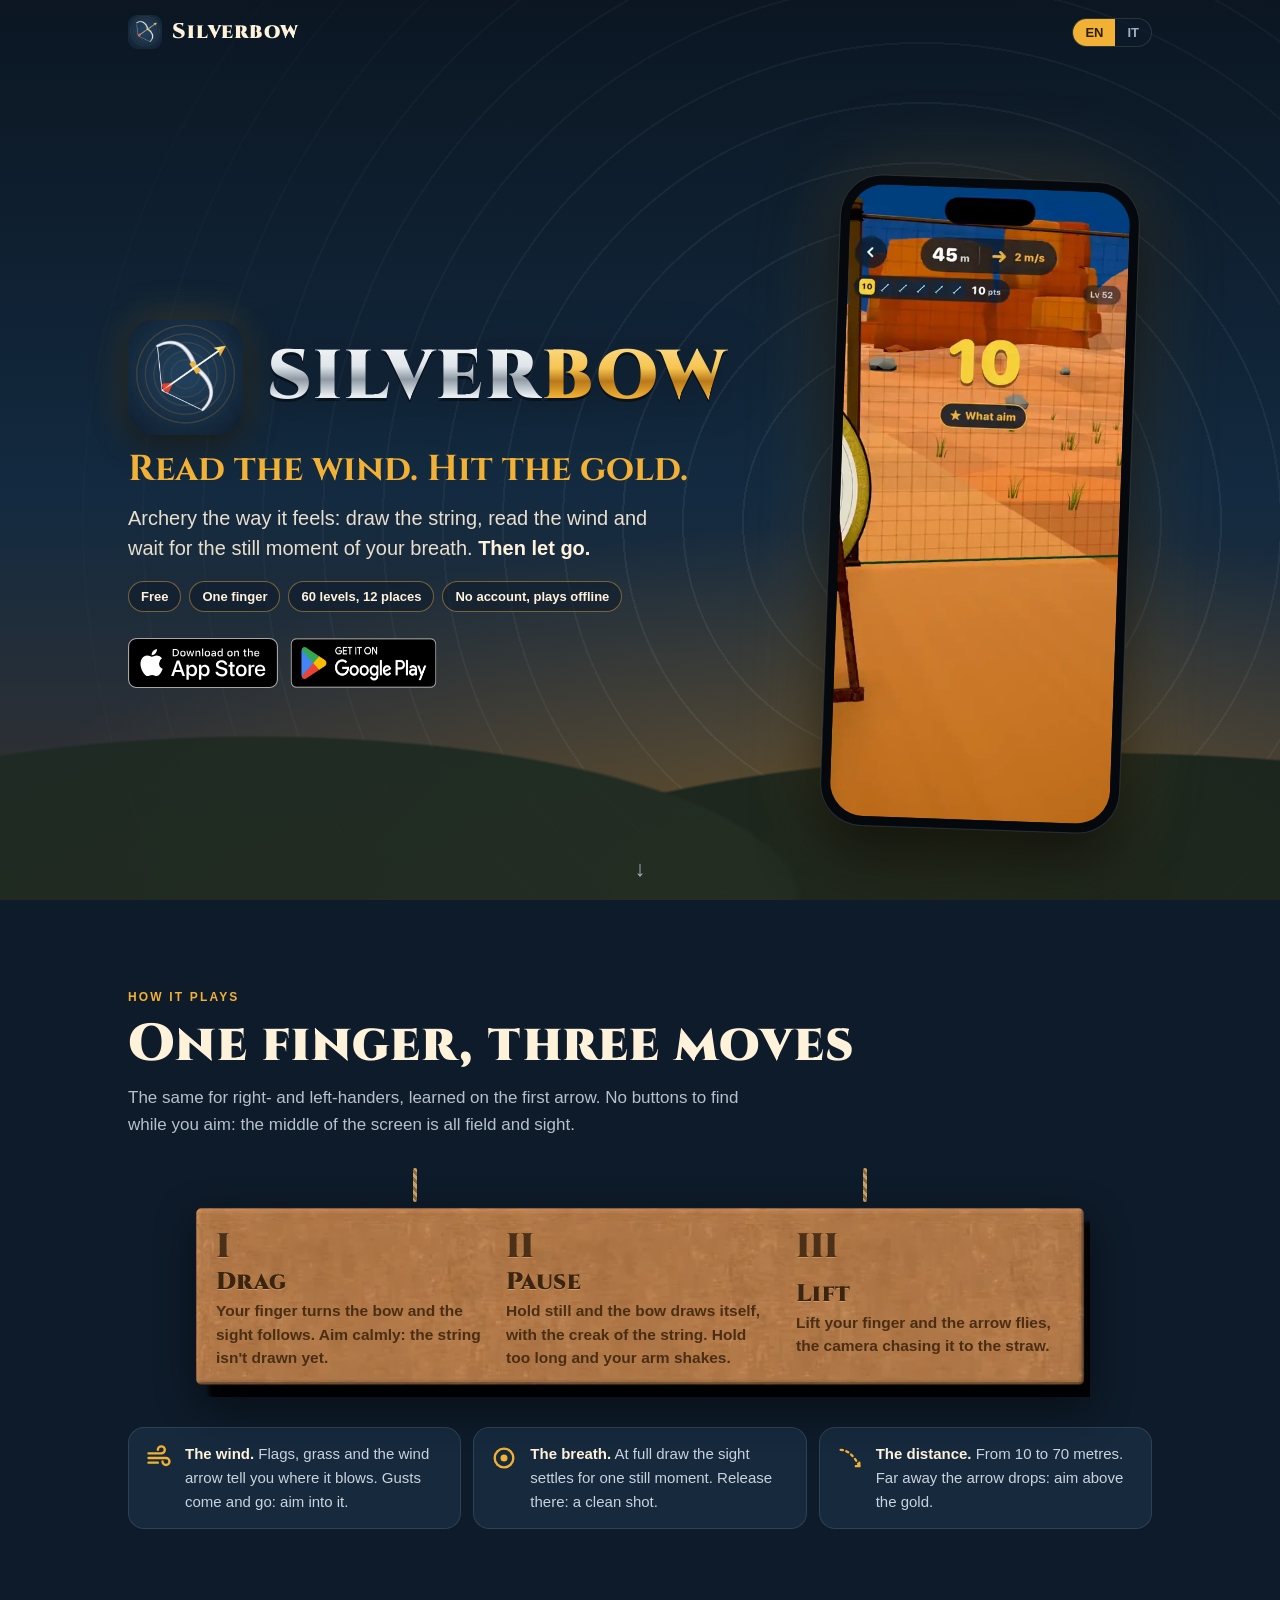
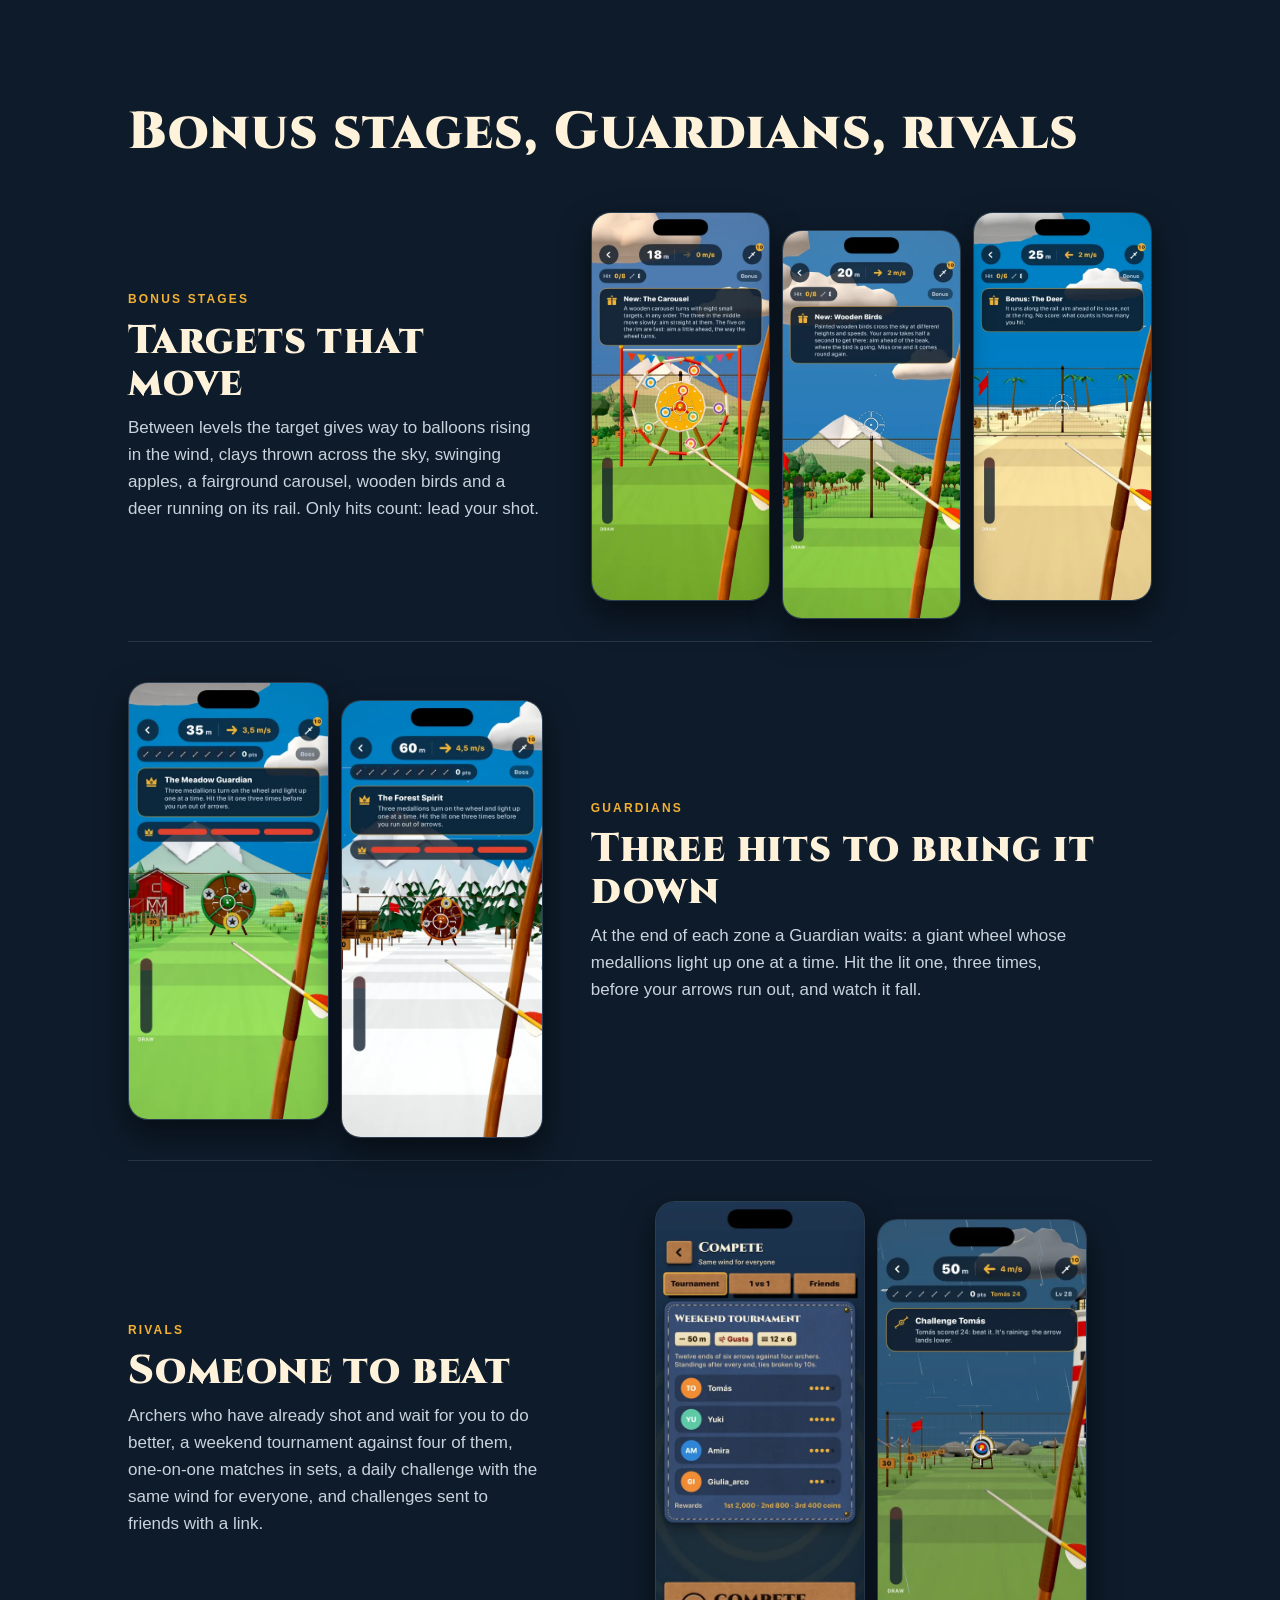
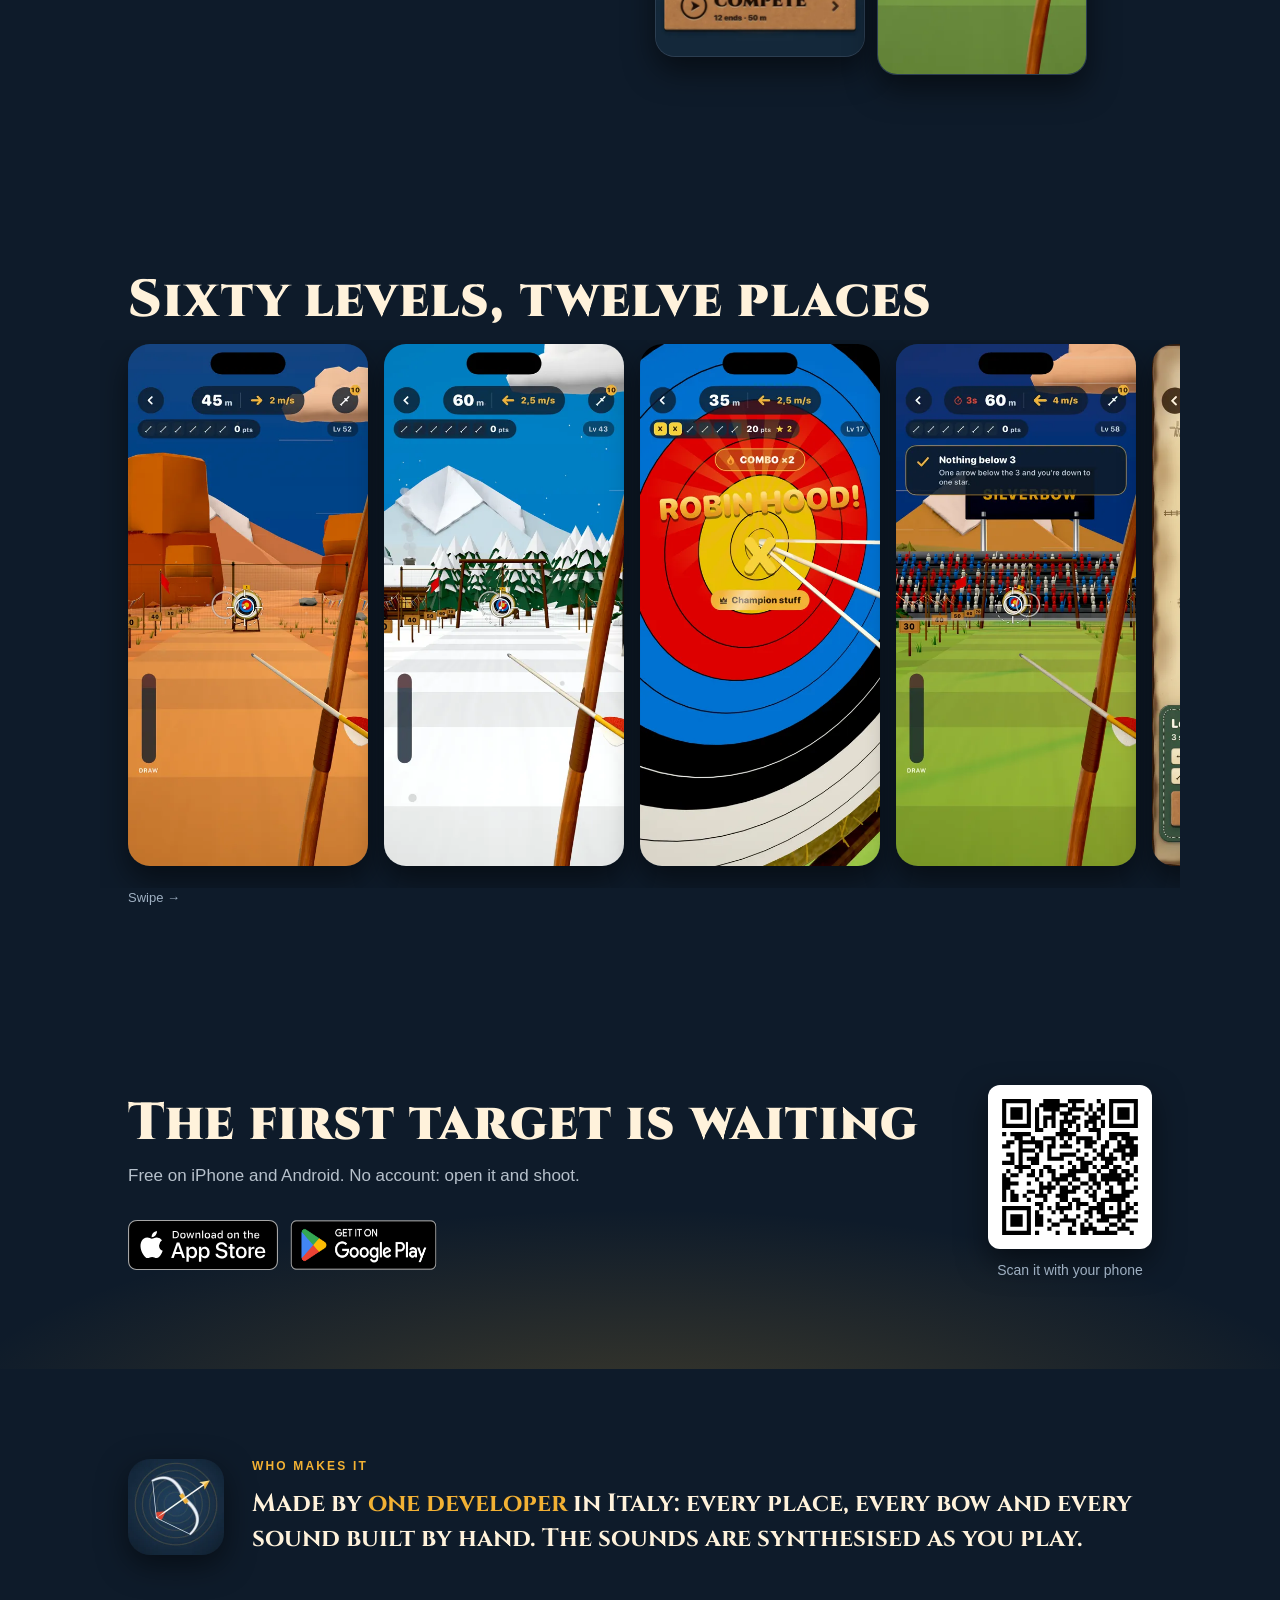
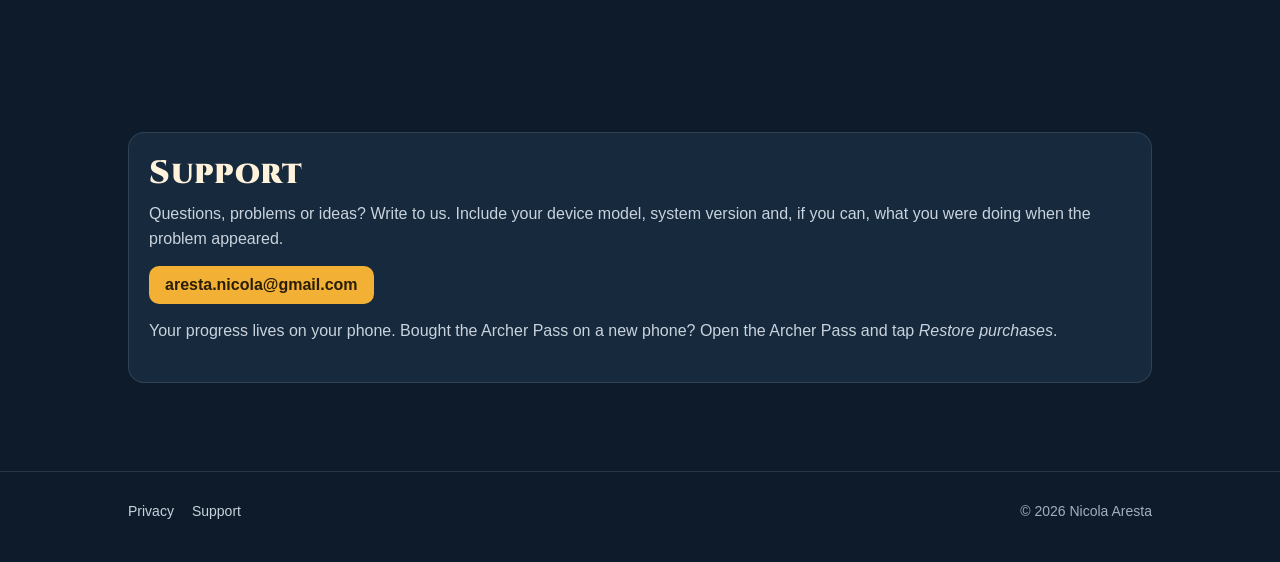
==== commit 55b371e3: "Bonus stages, Guardians and rivals up front; a few screenshots for the places; official store badges" ====
--- a/index.html
+++ b/index.html
@@ -73,14 +73,8 @@
         <li><span lang="en">No account, plays offline</span><span lang="it">Senza account, anche offline</span></li>
       </ul>
       <div class="stores" id="get">
-        <a class="store store-apple" href="https://apps.apple.com/app/id6830253870?pt=silverbow&amp;ct=site&amp;mt=8">
-          <svg viewBox="0 0 24 24" aria-hidden="true"><rect x="6" y="2" width="12" height="20" rx="3" fill="none" stroke="currentColor" stroke-width="2"/><path d="M12 7v7m-3-3 3 3 3-3" fill="none" stroke="currentColor" stroke-width="2" stroke-linecap="round" stroke-linejoin="round"/></svg>
-          <span><small lang="en">Free on the</small><small lang="it">Gratis su</small><b>App Store</b></span>
-        </a>
-        <a class="store store-play" href="https://play.google.com/store/apps/details?id=com.nixare.silverbow&amp;referrer=utm_source%3Dsite">
-          <svg viewBox="0 0 24 24" aria-hidden="true"><path d="M5 3.5v17l14-8.5z" fill="none" stroke="currentColor" stroke-width="2" stroke-linejoin="round"/></svg>
-          <span><small lang="en">Free on</small><small lang="it">Gratis su</small><b>Google Play</b></span>
-        </a>
+        <a class="badge store-apple" href="https://apps.apple.com/app/id6830253870?pt=silverbow&amp;ct=site&amp;mt=8"><img src="img/badge_apple.svg" alt="Download on the App Store" width="150" height="50"></a>
+        <a class="badge store-play" href="https://play.google.com/store/apps/details?id=com.nixare.silverbow&amp;referrer=utm_source%3Dsite"><img lang="en" src="img/badge_play_en.webp" alt="Get it on Google Play" width="194" height="75"><img lang="it" src="img/badge_play_it.webp" alt="Disponibile su Google Play" width="194" height="75"></a>
       </div>
     </div>
     <div class="phone" aria-label="A level of Silverbow in the sunset canyon" role="img">
@@ -129,104 +123,57 @@
   </div>
 </section>
 
-<section aria-labelledby="realms">
-  <div class="wrap">
-    <p class="kicker"><span lang="en">The Realms</span><span lang="it">Le Contrade</span></p>
-    <h2 class="section-title" id="realms"><span lang="en">Sixty levels, twelve places</span><span lang="it">Sessanta livelli, dodici posti</span></h2>
-    <p class="section-lede">
-      <span lang="en">Each place has its own light and its own life, and every level asks something different: a number of golds, never below a ring, beating an archer who has already shot, one arrow that counts, six against the clock.</span>
-      <span lang="it">Ogni posto ha la sua luce e la sua vita, e ogni livello chiede qualcosa di diverso: un numero di gialli, nessuna freccia sotto un anello, battere un arciere che ha già tirato, un solo tiro che vale tutto, sei frecce contro il tempo.</span>
-    </p>
-    <div class="map">
-      <ol class="zones" role="list" style="list-style:none">
-        <li class="zone"><span class="lv"><span lang="en">Levels</span><span lang="it">Livelli</span> 1–15</span>
-          <h3><span lang="en">Morning Meadow</span><span lang="it">Prato del mattino</span></h3>
-          <p><span lang="en">Rabbits and butterflies, an orchard with swinging apples, a farm pond with ducks and a weathervane.</span><span lang="it">Conigli e farfalle, un frutteto con le mele che dondolano, un laghetto con le anatre e la banderuola.</span></p><div class="trail"></div></li>
-        <li class="zone"><span class="lv"><span lang="en">Levels</span><span lang="it">Livelli</span> 16–30</span>
-          <h3><span lang="en">Windy Hill</span><span lang="it">Collina ventosa</span></h3>
-          <p><span lang="en">Windmills and sheep, a windy beach with gulls, sea cliffs with a lighthouse.</span><span lang="it">Mulini e pecore, una spiaggia ventosa con i gabbiani, la scogliera con il faro.</span></p><div class="trail"></div></li>
-        <li class="zone"><span class="lv"><span lang="en">Levels</span><span lang="it">Livelli</span> 31–45</span>
-          <h3><span lang="en">Autumn Wood</span><span lang="it">Bosco d'autunno</span></h3>
-          <p><span lang="en">Falling leaves and a passing deer, a misty marsh with fireflies, a snowy forest with a smoking cabin.</span><span lang="it">Foglie che cadono e un cervo che passa, una palude nella nebbia con le lucciole, un bosco innevato con la baita.</span></p><div class="trail"></div></li>
-        <li class="zone"><span class="lv"><span lang="en">Levels</span><span lang="it">Livelli</span> 46–60</span>
-          <h3><span lang="en">Sunset Arena</span><span lang="it">Arena del tramonto</span></h3>
-          <p><span lang="en">A castle with torches in the wind, a red canyon with an eagle, an arena by night with the crowd.</span><span lang="it">Un castello con le torce nel vento, un canyon rosso con un'aquila, un'arena di notte con il pubblico.</span></p><div class="trail"></div></li>
-      </ol>
-    </div>
-  </div>
-</section>
-
-<section aria-labelledby="modes">
-  <div class="wrap">
-    <p class="kicker"><span lang="en">More to shoot at</span><span lang="it">Altro da colpire</span></p>
-    <h2 class="section-title" id="modes"><span lang="en">Bonus stages, Guardians, rivals</span><span lang="it">Bonus, Guardiani, rivali</span></h2>
-    <div class="modes">
-      <article class="mode red"><div>
-        <h3><span lang="en">Daily challenge</span><span lang="it">Sfida del giorno</span></h3>
-        <p><span lang="en">The same wind and distance for everyone, every day. Keep the streak going for bigger rewards.</span><span lang="it">Stesso vento e stessa distanza per tutti, ogni giorno. Tieni viva la serie per premi più grandi.</span></p></div></article>
-      <article class="mode blue"><div>
-        <h3><span lang="en">Compete</span><span lang="it">Gara</span></h3>
-        <p><span lang="en">A weekend tournament against four archers, one-on-one matches in sets, and challenges sent to friends with a link.</span><span lang="it">Un torneo nel weekend contro quattro arcieri, sfide uno contro uno a set, e sfide agli amici con un link.</span></p></div></article>
-      <article class="mode green"><div>
-        <h3><span lang="en">Bonus stages</span><span lang="it">Livelli bonus</span></h3>
-        <p><span lang="en">Balloons, clays, swinging apples, a carousel, wooden birds, a running deer and a very distant gong.</span><span lang="it">Palloncini, piattelli, mele che dondolano, una giostra, uccelli di legno, un cervo che corre e un gong lontanissimo.</span></p></div></article>
-      <article class="mode black"><div>
-        <h3><span lang="en">Guardians</span><span lang="it">Guardiani</span></h3>
-        <p><span lang="en">At the end of each zone a wheel of medallions turns: hit them as they light up, three times, and watch it fall.</span><span lang="it">Alla fine di ogni zona gira una ruota di medaglioni: colpiscili quando si accendono, tre volte, e guardala cadere.</span></p></div></article>
-      <article class="mode red"><div>
-        <h3>Robin Hood</h3>
-        <p><span lang="en">Hit the nock of the arrow already in the gold and split it in two. Combos set your arrows on fire.</span><span lang="it">Colpisci la cocca della freccia già nel giallo e aprila in due. Le combo danno fuoco alle frecce.</span></p></div></article>
-      <article class="mode blue"><div>
-        <h3><span lang="en">Armory</span><span lang="it">Armeria</span></h3>
-        <p><span lang="en">From a simple stave to the full olympic recurve, arrows that cut the wind, fletchings and special arrows.</span><span lang="it">Da una doga semplice all'olimpico completo, frecce che tagliano il vento, alette e frecce speciali.</span></p></div></article>
-    </div>
+<section aria-labelledby="more">
+  <div class="wrap">
+    <h2 class="section-title" id="more"><span lang="en">Bonus stages, Guardians, rivals</span><span lang="it">Bonus, Guardiani e rivali</span></h2>
+    <article class="feature" aria-labelledby="f-bonus">
+      <div class="feature-copy">
+        <p class="kicker"><span lang="en">Bonus stages</span><span lang="it">Livelli bonus</span></p>
+        <h3 id="f-bonus"><span lang="en">Targets that move</span><span lang="it">Bersagli che si muovono</span></h3>
+        <p><span lang="en">Between levels the target gives way to balloons rising in the wind, clays thrown across the sky, swinging apples, a fairground carousel, wooden birds and a deer running on its rail. Only hits count: lead your shot.</span><span lang="it">Tra un livello e l'altro il bersaglio lascia il posto a palloncini che salgono nel vento, piattelli lanciati in cielo, mele che dondolano, una giostra da fiera, uccelli di legno e un cervo che corre sul binario. Contano solo i colpiti: anticipa il tiro.</span></p>
+      </div>
+      <div class="phones">
+        <figure><img lang="en" src="img/shot_en_5.webp" alt="The carousel: eight small targets on a turning wheel" width="460" height="1000" loading="lazy"><img lang="it" src="img/shot_it_5.webp" alt="La giostra: otto bersagli piccoli su una ruota che gira" width="460" height="1000" loading="lazy"></figure>
+        <figure><img lang="en" src="img/bonus_2_en.webp" alt="Wooden birds crossing the sky" width="460" height="1000" loading="lazy"><img lang="it" src="img/bonus_2_it.webp" alt="Uccelli di legno che attraversano il cielo" width="460" height="1000" loading="lazy"></figure>
+        <figure><img lang="en" src="img/bonus_3_en.webp" alt="A wooden deer running on its rail by the sea" width="460" height="1000" loading="lazy"><img lang="it" src="img/bonus_3_it.webp" alt="Un cervo di legno che corre sul binario in riva al mare" width="460" height="1000" loading="lazy"></figure>
+      </div>
+    </article>
+    <article class="feature flip" aria-labelledby="f-guard">
+      <div class="feature-copy">
+        <p class="kicker"><span lang="en">Guardians</span><span lang="it">Guardiani</span></p>
+        <h3 id="f-guard"><span lang="en">Three hits to bring it down</span><span lang="it">Tre colpi per abbatterlo</span></h3>
+        <p><span lang="en">At the end of each zone a Guardian waits: a giant wheel whose medallions light up one at a time. Hit the lit one, three times, before your arrows run out, and watch it fall.</span><span lang="it">Alla fine di ogni zona ti aspetta un Guardiano: una ruota gigante con i medaglioni che si accendono uno alla volta. Colpisci quello acceso, tre volte, prima di finire le frecce, e guardalo cadere.</span></p>
+      </div>
+      <div class="phones">
+        <figure><img lang="en" src="img/guard_1_en.webp" alt="The Meadow Guardian by the red barn" width="460" height="1000" loading="lazy"><img lang="it" src="img/guard_1_it.webp" alt="Il Guardiano del Prato accanto al fienile rosso" width="460" height="1000" loading="lazy"></figure>
+        <figure><img lang="en" src="img/guard_2_en.webp" alt="The Forest Spirit in the snow" width="460" height="1000" loading="lazy"><img lang="it" src="img/guard_2_it.webp" alt="Lo Spirito del Bosco nella neve" width="460" height="1000" loading="lazy"></figure>
+      </div>
+    </article>
+    <article class="feature" aria-labelledby="f-rivals">
+      <div class="feature-copy">
+        <p class="kicker"><span lang="en">Rivals</span><span lang="it">Rivali</span></p>
+        <h3 id="f-rivals"><span lang="en">Someone to beat</span><span lang="it">Qualcuno da battere</span></h3>
+        <p><span lang="en">Archers who have already shot and wait for you to do better, a weekend tournament against four of them, one-on-one matches in sets, a daily challenge with the same wind for everyone, and challenges sent to friends with a link.</span><span lang="it">Arcieri che hanno già tirato e aspettano che tu faccia meglio, un torneo nel weekend contro quattro di loro, sfide uno contro uno a set, una sfida del giorno con lo stesso vento per tutti, e sfide agli amici con un link.</span></p>
+      </div>
+      <div class="phones">
+        <figure><img lang="en" src="img/shot_en_7.webp" alt="The weekend tournament against four archers" width="460" height="1000" loading="lazy"><img lang="it" src="img/shot_it_7.webp" alt="Il torneo del weekend contro quattro arcieri" width="460" height="1000" loading="lazy"></figure>
+        <figure><img lang="en" src="img/rival_2_en.webp" alt="Beat Tomás, who has already shot, in the rain" width="460" height="1000" loading="lazy"><img lang="it" src="img/rival_2_it.webp" alt="Batti Tomás, che ha già tirato, sotto la pioggia" width="460" height="1000" loading="lazy"></figure>
+      </div>
+    </article>
   </div>
 </section>
 
 <section aria-labelledby="look">
   <div class="wrap">
-    <p class="kicker"><span lang="en">Inside the game</span><span lang="it">Dentro il gioco</span></p>
-    <h2 class="section-title" id="look"><span lang="en">Take a closer look</span><span lang="it">Guarda da vicino</span></h2>
-    <div class="strip" lang="en" tabindex="0" aria-label="Screenshots">
-      <figure><img src="img/shot_en_1.webp" alt="The home: a wooden sign to play, leather tiles for daily, compete, armory and train" width="460" height="1000" loading="lazy"><figcaption>The home</figcaption></figure>
-      <figure><img src="img/shot_en_2.webp" alt="Aiming at 45 metres in the sunset canyon, wind from the left" width="460" height="1000" loading="lazy"><figcaption>45 m in the canyon</figcaption></figure>
-      <figure><img src="img/shot_en_3.webp" alt="Robin Hood: an arrow splits the one already in the gold" width="460" height="1000" loading="lazy"><figcaption>Robin Hood!</figcaption></figure>
-      <figure><img src="img/shot_en_4.webp" alt="The Realms: levels as wax seals on an old parchment map" width="460" height="1000" loading="lazy"><figcaption>The Realms</figcaption></figure>
-      <figure><img src="img/shot_en_5.webp" alt="Bonus stage: a fairground carousel with eight small targets" width="460" height="1000" loading="lazy"><figcaption>The carousel</figcaption></figure>
-      <figure><img src="img/shot_en_6.webp" alt="The Armory: the bow on its stand, four bows to choose from" width="460" height="1000" loading="lazy"><figcaption>The Armory</figcaption></figure>
-      <figure><img src="img/shot_en_7.webp" alt="Compete: weekend tournament against four archers" width="460" height="1000" loading="lazy"><figcaption>Weekend tournament</figcaption></figure>
-    </div>
-    <div class="strip" lang="it" tabindex="0" aria-label="Schermate">
-      <figure><img src="img/shot_it_1.webp" alt="La home: l'insegna di legno per giocare, le caselle di cuoio per giorno, gara, armeria e allenamento" width="460" height="1000" loading="lazy"><figcaption>La home</figcaption></figure>
-      <figure><img src="img/shot_it_2.webp" alt="La mira a 45 metri nel canyon al tramonto" width="460" height="1000" loading="lazy"><figcaption>45 m nel canyon</figcaption></figure>
-      <figure><img src="img/shot_it_3.webp" alt="Robin Hood: una freccia apre in due quella già nel giallo" width="460" height="1000" loading="lazy"><figcaption>Robin Hood!</figcaption></figure>
-      <figure><img src="img/shot_it_4.webp" alt="Le Contrade: i livelli come sigilli di ceralacca su una mappa di pergamena" width="460" height="1000" loading="lazy"><figcaption>Le Contrade</figcaption></figure>
-      <figure><img src="img/shot_it_5.webp" alt="Livello bonus: la giostra con otto bersagli piccoli" width="460" height="1000" loading="lazy"><figcaption>La giostra</figcaption></figure>
-      <figure><img src="img/shot_it_6.webp" alt="L'Armeria: l'arco sul piedistallo, quattro archi fra cui scegliere" width="460" height="1000" loading="lazy"><figcaption>L'Armeria</figcaption></figure>
-      <figure><img src="img/shot_it_7.webp" alt="Gara: il torneo del weekend contro quattro arcieri" width="460" height="1000" loading="lazy"><figcaption>Il torneo del weekend</figcaption></figure>
+    <h2 class="section-title" id="look"><span lang="en">Sixty levels, twelve places</span><span lang="it">Sessanta livelli, dodici posti</span></h2>
+    <div class="strip" tabindex="0" aria-label="Screenshots / Schermate">
+      <figure><img lang="en" src="img/shot_en_2.webp" alt="Aiming at 45 metres in the sunset canyon" width="460" height="1000" loading="lazy"><img lang="it" src="img/shot_it_2.webp" alt="La mira a 45 metri nel canyon al tramonto" width="460" height="1000" loading="lazy"></figure>
+        <figure><img lang="en" src="img/place_2_en.webp" alt="The snowy forest at 60 metres" width="460" height="1000" loading="lazy"><img lang="it" src="img/place_2_it.webp" alt="Il bosco innevato a 60 metri" width="460" height="1000" loading="lazy"></figure>
+        <figure><img lang="en" src="img/shot_en_3.webp" alt="Robin Hood: an arrow splits the one in the gold" width="460" height="1000" loading="lazy"><img lang="it" src="img/shot_it_3.webp" alt="Robin Hood: una freccia apre in due quella nel giallo" width="460" height="1000" loading="lazy"></figure>
+        <figure><img lang="en" src="img/place_3_en.webp" alt="The arena with the crowd, against the clock" width="460" height="1000" loading="lazy"><img lang="it" src="img/place_3_it.webp" alt="L'arena con il pubblico, contro il tempo" width="460" height="1000" loading="lazy"></figure>
+        <figure><img lang="en" src="img/shot_en_4.webp" alt="The Realms: levels as wax seals on a parchment map" width="460" height="1000" loading="lazy"><img lang="it" src="img/shot_it_4.webp" alt="Le Contrade: i livelli come sigilli di ceralacca su una mappa di pergamena" width="460" height="1000" loading="lazy"></figure>
     </div>
     <p class="strip-hint" aria-hidden="true"><span lang="en">Swipe →</span><span lang="it">Scorri →</span></p>
-  </div>
-</section>
-
-<section aria-labelledby="fair">
-  <div class="wrap fair">
-    <div>
-      <p class="kicker"><span lang="en">Free and fair</span><span lang="it">Gratis e onesto</span></p>
-      <h2 class="section-title" id="fair"><span lang="en">Earned, not bought</span><span lang="it">Si guadagna, non si compra</span></h2>
-      <ul>
-        <li><span><span lang="en">Everything that improves your shot is earned by playing: coins buy steadier bows and arrows that cut the wind.</span><span lang="it">Tutto ciò che migliora il tiro si guadagna giocando: le monete comprano archi più stabili e frecce che tagliano il vento.</span></span></li>
-        <li><span><span lang="en">No banners, no forced ads. A video only when you choose one, for a reward.</span><span lang="it">Niente banner, niente pubblicità forzata. Un video solo quando lo scegli tu, in cambio di un premio.</span></span></li>
-        <li><span><span lang="en">No account, no energy, no timers to wait out. It plays offline.</span><span lang="it">Niente account, niente energia, niente attese. Si gioca anche offline.</span></span></li>
-      </ul>
-    </div>
-    <figure class="pass">
-      <img src="img/pass.webp" alt="The two Archer Pass fletchings, crossed" width="880" height="600" loading="lazy">
-      <figcaption>
-        <h3><span lang="en">Archer Pass</span><span lang="it">Pass Arciere</span></h3>
-        <p><span lang="en">One optional purchase, for looks only: rewards without videos, two exclusive fletchings, the Silver Archer badge.</span><span lang="it">Un solo acquisto facoltativo, solo estetico: premi senza video, due alette esclusive, il badge Arciere d'argento.</span></p>
-      </figcaption>
-    </figure>
   </div>
 </section>
 
@@ -236,14 +183,8 @@
       <h2 class="section-title" id="final"><span lang="en">The first target is waiting</span><span lang="it">Il primo bersaglio ti aspetta</span></h2>
       <p class="section-lede"><span lang="en">Free on iPhone and Android. No account: open it and shoot.</span><span lang="it">Gratis su iPhone e Android. Nessun account: apri e tira.</span></p>
       <div class="stores">
-        <a class="store store-apple" href="https://apps.apple.com/app/id6830253870?pt=silverbow&amp;ct=site&amp;mt=8">
-          <svg viewBox="0 0 24 24" aria-hidden="true"><rect x="6" y="2" width="12" height="20" rx="3" fill="none" stroke="currentColor" stroke-width="2"/><path d="M12 7v7m-3-3 3 3 3-3" fill="none" stroke="currentColor" stroke-width="2" stroke-linecap="round" stroke-linejoin="round"/></svg>
-          <span><small lang="en">Free on the</small><small lang="it">Gratis su</small><b>App Store</b></span>
-        </a>
-        <a class="store store-play" href="https://play.google.com/store/apps/details?id=com.nixare.silverbow&amp;referrer=utm_source%3Dsite">
-          <svg viewBox="0 0 24 24" aria-hidden="true"><path d="M5 3.5v17l14-8.5z" fill="none" stroke="currentColor" stroke-width="2" stroke-linejoin="round"/></svg>
-          <span><small lang="en">Free on</small><small lang="it">Gratis su</small><b>Google Play</b></span>
-        </a>
+        <a class="badge store-apple" href="https://apps.apple.com/app/id6830253870?pt=silverbow&amp;ct=site&amp;mt=8"><img src="img/badge_apple.svg" alt="Download on the App Store" width="150" height="50"></a>
+        <a class="badge store-play" href="https://play.google.com/store/apps/details?id=com.nixare.silverbow&amp;referrer=utm_source%3Dsite"><img lang="en" src="img/badge_play_en.webp" alt="Get it on Google Play" width="194" height="75"><img lang="it" src="img/badge_play_it.webp" alt="Disponibile su Google Play" width="194" height="75"></a>
       </div>
     </div>
     <figure class="qr">
--- a/style.css
+++ b/style.css
@@ -1,6 +1,6 @@
-/* Silverbow — the site dressed as the game: the field at dusk, the wooden sign, the quiver's dyed
-   leather, gold for the bullseye. Cinzel is the game's own title font (SIL OFL, see fonts/OFL.txt).
-   Wood and leather are the game's Blender renders. */
+/* Silverbow — the site dressed as the game: the field at dusk, the wooden sign, gold for the
+   bullseye. Cinzel is the game's own title font (SIL OFL, see fonts/OFL.txt); the plank is the
+   game's Blender render. */
 @font-face{font-family:"Cinzel";src:url(fonts/Cinzel.woff2) format("woff2");font-weight:400 900;font-display:swap}
 
 :root{
@@ -64,21 +64,16 @@
 .chips{list-style:none;display:flex;flex-wrap:wrap;gap:8px;margin:0 0 26px;padding:0}
 .chips li{font:700 13px/1 var(--sans);padding:8px 12px;border-radius:999px;border:1px solid rgba(242,177,52,.45);background:rgba(14,27,42,.55);color:var(--cream)}
 
-/* Store buttons: planks of wood with the words burnt in, like the game's buttons */
-.stores{display:flex;flex-wrap:wrap;gap:14px}
-.store{display:inline-flex;align-items:center;gap:12px;flex:1 1 210px;max-width:280px;padding:0 6px;text-decoration:none;color:var(--burnt);
-  border:14px solid transparent;border-image:url(img/plank.webp) 28 fill / 14px stretch;min-height:64px;
-  filter:drop-shadow(0 6px 0 rgba(0,0,0,.35));transition:transform .15s ease,filter .15s ease}
-.store:hover{transform:translateY(-2px) rotate(-.4deg)}
-.store:active{transform:translateY(2px);filter:drop-shadow(0 2px 0 rgba(0,0,0,.35))}
-.store svg{width:26px;height:26px;flex:none}
-.store small{display:block;font:700 11px/1.1 var(--sans);letter-spacing:.05em;opacity:.8}
-.store b{display:block;font:900 19px/1.15 var(--display);letter-spacing:.02em}
-.store:focus-visible{outline:3px solid var(--gold);outline-offset:4px}
-/* The visitor's own store first */
+/* Store badges: Apple's and Google's own artwork, untouched. Google's PNG carries its own clear
+   space, so it is drawn taller to match Apple's badge. */
+.stores{display:flex;flex-wrap:wrap;align-items:center;gap:6px 14px}
+.badge{display:inline-block;line-height:0;border-radius:10px}
+.badge.store-apple img{height:50px;width:auto}
+.badge.store-play img{height:74px;width:auto;margin:-12px -12px}
+.badge:focus-visible{outline:3px solid var(--gold);outline-offset:3px}
 html.android .store-play{order:-1}
-.soon{margin:14px 0 0;font-size:14px;color:var(--muted)}
-.soon a{color:var(--gold)}
+.paper .badge.store-apple img,#apple img{height:50px;width:auto}
+#play img{height:74px;width:auto;margin:-12px}
 
 .phone{justify-self:center;width:min(64vw,270px);aspect-ratio:1206/2622;border-radius:42px;padding:9px;background:#05090e;
   border:1px solid rgba(201,211,221,.18);box-shadow:0 30px 60px rgba(0,0,0,.6),0 0 90px rgba(242,177,52,.18);transform:rotate(2deg)}
@@ -93,8 +88,6 @@
 
 /* How it plays: the hanging sign with three steps burnt in */
 .sign{position:relative;margin:0 auto;max-width:900px}
-.beam{height:22px;margin:0 -8px;border-image:url(img/beam.webp) 0 40 fill / 0 20px stretch;
-  background:linear-gradient(#a8703d,#7b4d26);border-radius:6px;box-shadow:0 4px 10px rgba(0,0,0,.4)}
 .ropes{display:flex;justify-content:space-around;height:34px}
 .ropes span{width:4px;background:repeating-linear-gradient(45deg,#c9a46a 0 3px,#8f6c3b 3px 6px);border-radius:2px}
 .board{border:22px solid transparent;border-image:url(img/plank.webp) 28 fill / 22px stretch;color:var(--burnt);padding:6px 4px;
@@ -111,46 +104,24 @@
 .note b{color:var(--cream)}
 .note p{margin:0;font-size:15px}
 
-/* Realms: the four zones on parchment */
-.map{background:#efe2c4;color:#4b3219;border-radius:10px;padding:22px 18px;position:relative;box-shadow:0 18px 40px rgba(0,0,0,.45),inset 0 0 60px rgba(120,80,30,.35);transform:rotate(-.4deg)}
-.map::after{content:"";position:absolute;inset:0;border-radius:10px;pointer-events:none;box-shadow:inset 0 0 0 2px rgba(90,55,20,.25),inset 0 0 26px rgba(70,35,5,.35)}
-.zones{list-style:none;margin:0;padding:0;display:grid;gap:18px;grid-template-columns:1fr}
-.zone h3{font-size:22px;color:#5a3414;margin-bottom:2px;transform:rotate(-1deg)}
-.zone .lv{font:700 12px var(--sans);letter-spacing:.12em;text-transform:uppercase;color:#a0281c}
-.zone p{margin:4px 0 0;font-size:15px;line-height:1.5;font-style:italic}
-.trail{height:0;border-top:3px dashed #a0281c;opacity:.6;margin:6px 0 0}
-
-/* Modes: the quiver's dyed leather, one color per place, as on the home screen */
-.modes{display:grid;grid-template-columns:1fr;gap:14px}
-.mode{border:40px solid transparent;border-image-slice:96 fill;border-image-width:40px;border-image-repeat:stretch;padding:4px 10px 6px;min-height:170px;
-  filter:drop-shadow(0 8px 14px rgba(0,0,0,.35))}
-.mode.red{border-image-source:url(img/leather_red.webp)}
-.mode.blue{border-image-source:url(img/leather_blue.webp)}
-.mode.black{border-image-source:url(img/leather_black.webp)}
-.mode.green{border-image-source:url(img/leather_green.webp)}
-.mode h3{font-size:24px;color:var(--cream);margin-bottom:6px;text-shadow:0 -1px 0 rgba(0,0,0,.5)}
-.mode p{margin:0;font-size:15px;color:var(--tan);line-height:1.5}
+/* Bonus, Guardians, rivals: words beside the phones, alternating sides */
+.feature{display:grid;gap:22px;align-items:center;padding:26px 0}
+.feature + .feature{border-top:1px solid var(--line)}
+.feature h3{font-size:clamp(26px,6.4vw,40px);margin-bottom:10px}
+.feature-copy p:last-child{margin:0;font-size:17px;max-width:30rem}
+.phones{display:flex;gap:12px;justify-content:flex-start}
+.phones figure{margin:0;flex:0 1 210px;min-width:0}
+.phones figure:nth-child(2){transform:translateY(18px)}
+.phones img{width:100%;aspect-ratio:1206/2622;border-radius:20px;background:var(--panel);box-shadow:0 14px 30px rgba(0,0,0,.5);border:1px solid rgba(201,211,221,.12)}
 
 /* Screens strip */
 .strip{display:flex;gap:16px;overflow-x:auto;scroll-snap-type:x mandatory;padding:4px var(--gutter) 22px;margin:0 calc(-1 * var(--gutter));
   scrollbar-width:thin;scrollbar-color:var(--panel) transparent;-webkit-overflow-scrolling:touch}
 .strip figure{margin:0;flex:0 0 auto;width:min(62vw,240px);scroll-snap-align:center}
-.strip img{width:100%;aspect-ratio:1206/2622;border-radius:22px;background:var(--panel);box-shadow:0 14px 30px rgba(0,0,0,.5)}
+.strip figure img{width:100%;aspect-ratio:1206/2622;border-radius:22px;background:var(--panel);box-shadow:0 14px 30px rgba(0,0,0,.5)}
 .strip figcaption{font-size:13.5px;color:var(--muted);margin-top:10px;text-align:center}
 .strip:focus-visible{outline:2px solid var(--gold);outline-offset:4px}
 .strip-hint{font-size:13px;color:var(--muted);margin:0}
-
-/* Fair */
-.fair{display:grid;gap:26px;align-items:center}
-.fair ul{list-style:none;margin:0;padding:0;display:grid;gap:14px}
-.fair li{display:grid;grid-template-columns:26px 1fr;gap:12px;align-items:start;font-size:16px}
-.fair li::before{content:"";width:22px;height:22px;margin-top:1px;border-radius:50%;
-  background:radial-gradient(circle,var(--gold) 0 4px,var(--red) 4.5px 7px,var(--blue) 7.5px 9.5px,#111 10px 11px)}
-.pass{border-radius:var(--radius);overflow:hidden;position:relative;border:1px solid rgba(221,227,233,.35);margin:0;background:#0c1520}
-.pass img{width:100%;aspect-ratio:880/600;object-fit:cover}
-.pass figcaption{position:absolute;left:0;right:0;bottom:0;padding:48px 18px 16px;background:linear-gradient(transparent,rgba(10,18,28,.96))}
-.pass h3{font-size:28px;color:var(--silver)}
-.pass p{margin:4px 0 0;color:rgba(221,227,233,.9);font-size:15px}
 
 /* The last call */
 .final{position:relative;overflow:hidden;isolation:isolate}
@@ -212,12 +183,11 @@
   :root{--gutter:28px}
   section{padding:88px 0}
   .steps{grid-template-columns:repeat(3,1fr);gap:22px}
+  .feature{grid-template-columns:minmax(0,.85fr) minmax(0,1.15fr);gap:48px;padding:40px 0}
+  .feature.flip .feature-copy{order:2}
+  .phones{justify-content:center}
   .step{grid-template-columns:1fr;gap:4px}
   .after{grid-template-columns:repeat(3,1fr)}
-  .zones{grid-template-columns:repeat(2,1fr);gap:22px 34px}
-  .map{padding:30px 34px}
-  .modes{grid-template-columns:repeat(2,minmax(0,1fr));gap:18px 22px}
-  .fair{grid-template-columns:1fr 1.1fr;gap:44px}
   .maker{grid-template-columns:auto 1fr;gap:28px}
   .hero-grid{grid-template-columns:minmax(0,1.3fr) minmax(0,.7fr);gap:40px}
   .hero-copy{min-width:0}
@@ -228,12 +198,10 @@
   .paper{padding:40px 44px 24px}
 }
 @media (min-width:1000px){
-  .modes{grid-template-columns:repeat(3,minmax(0,1fr))}
-  .zones{grid-template-columns:repeat(4,1fr)}
 }
 @media (prefers-reduced-motion:reduce){
   html{scroll-behavior:auto}
   .dust,.scroll-cue,.board{animation:none}
   .dust{display:none}
-  .store,.dock{transition:none}
-}
+  .dock{transition:none}
+}
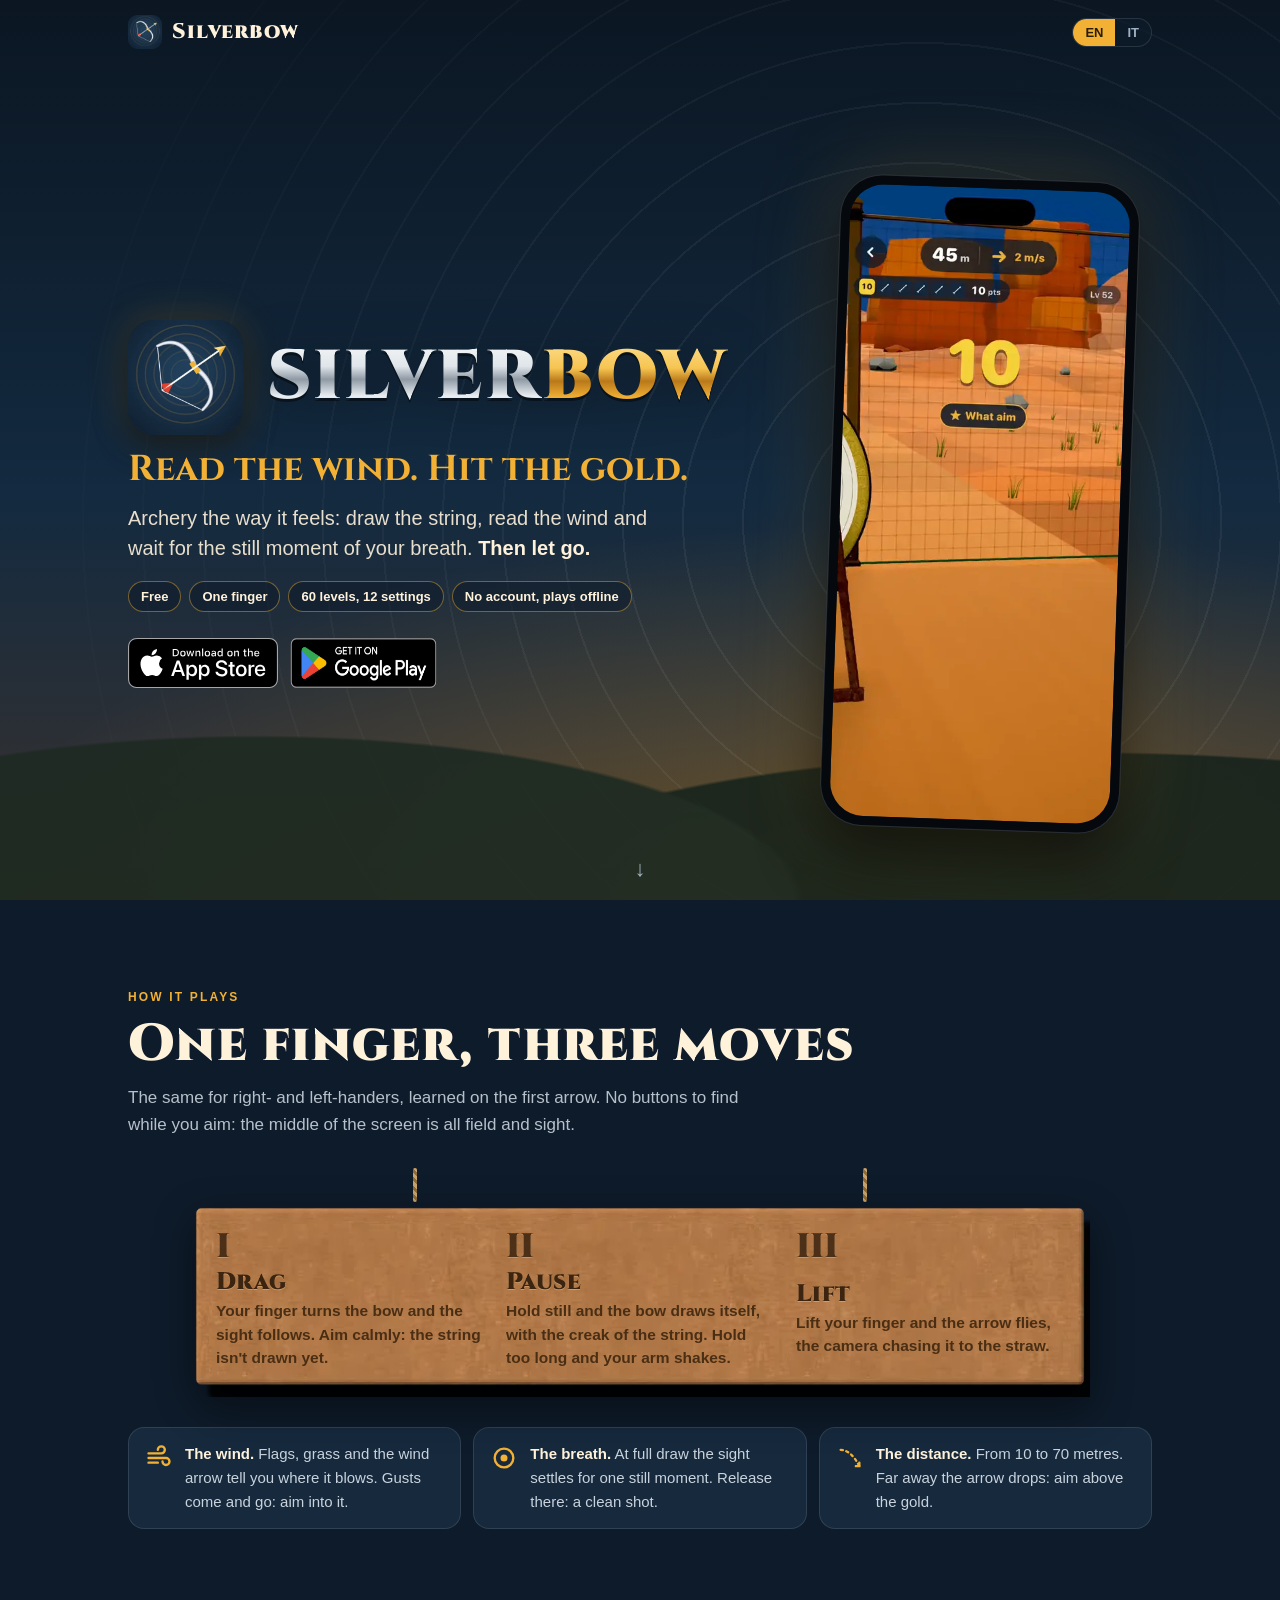
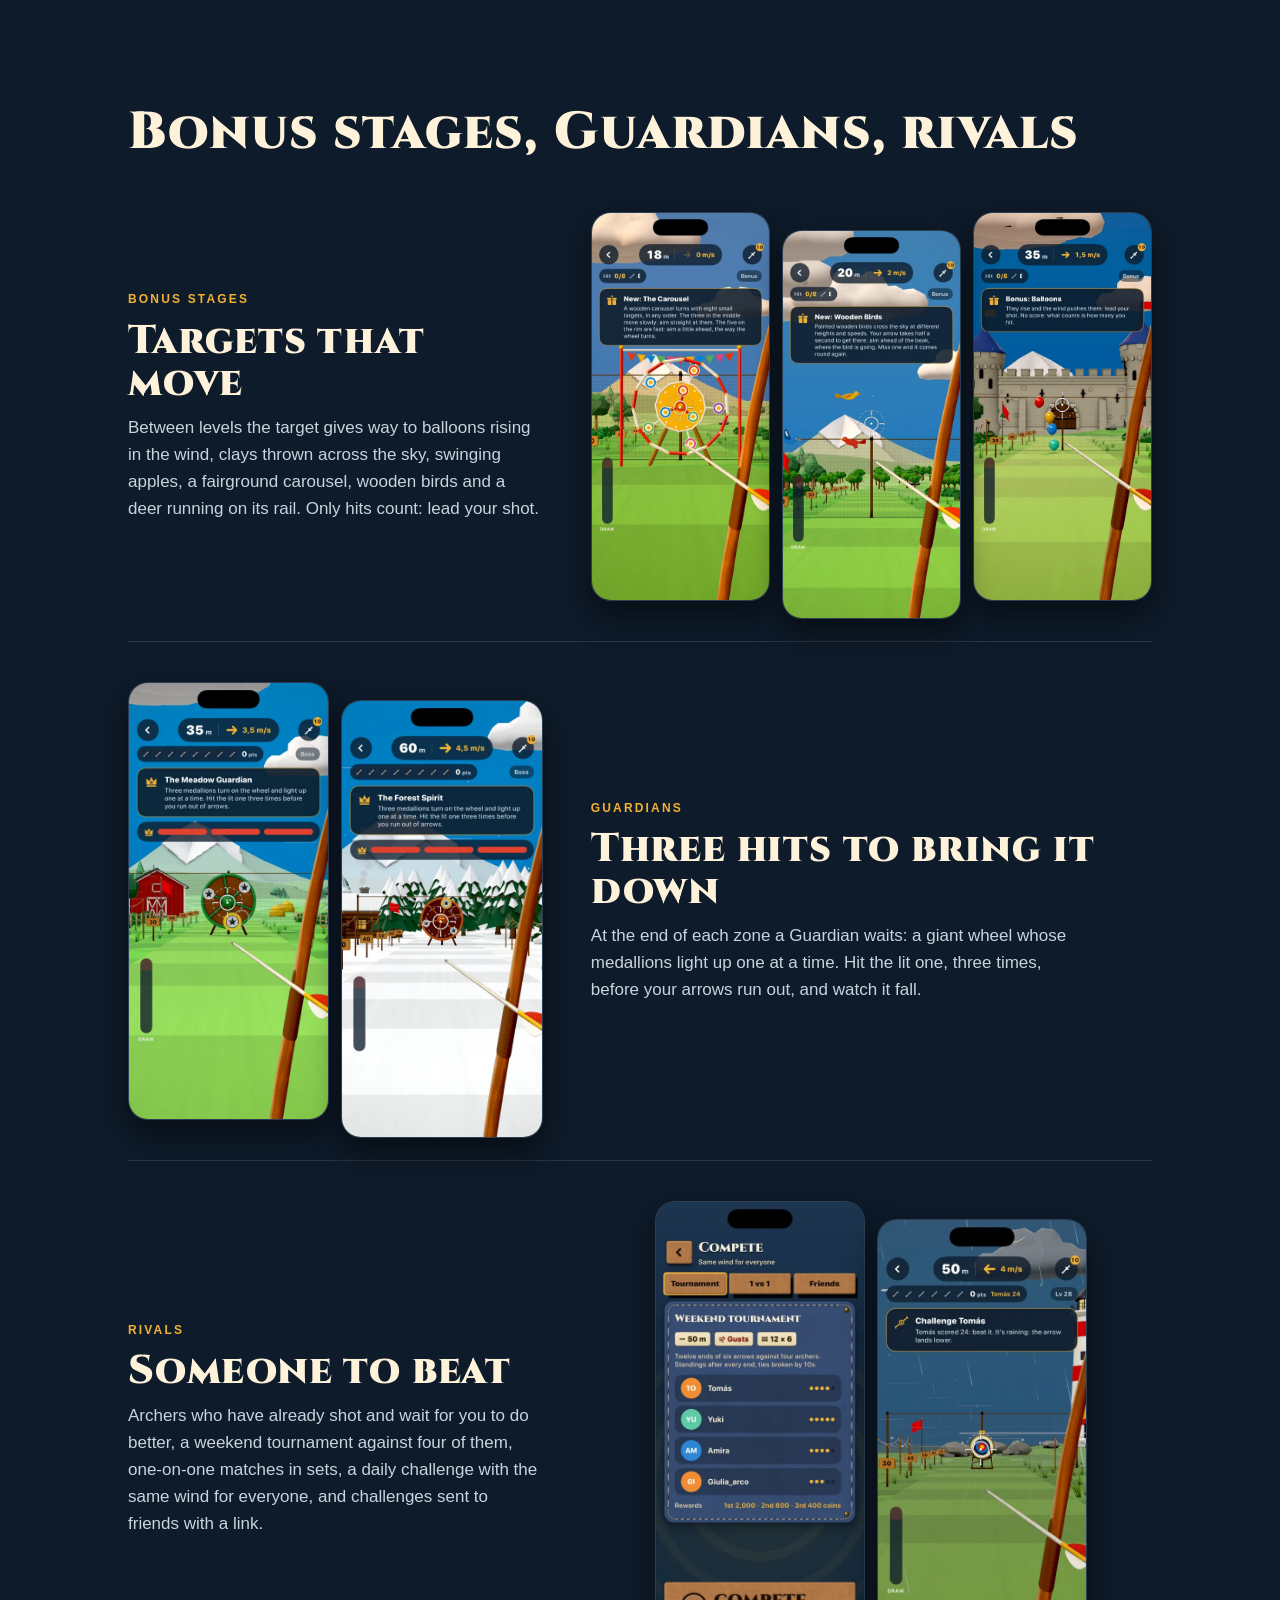
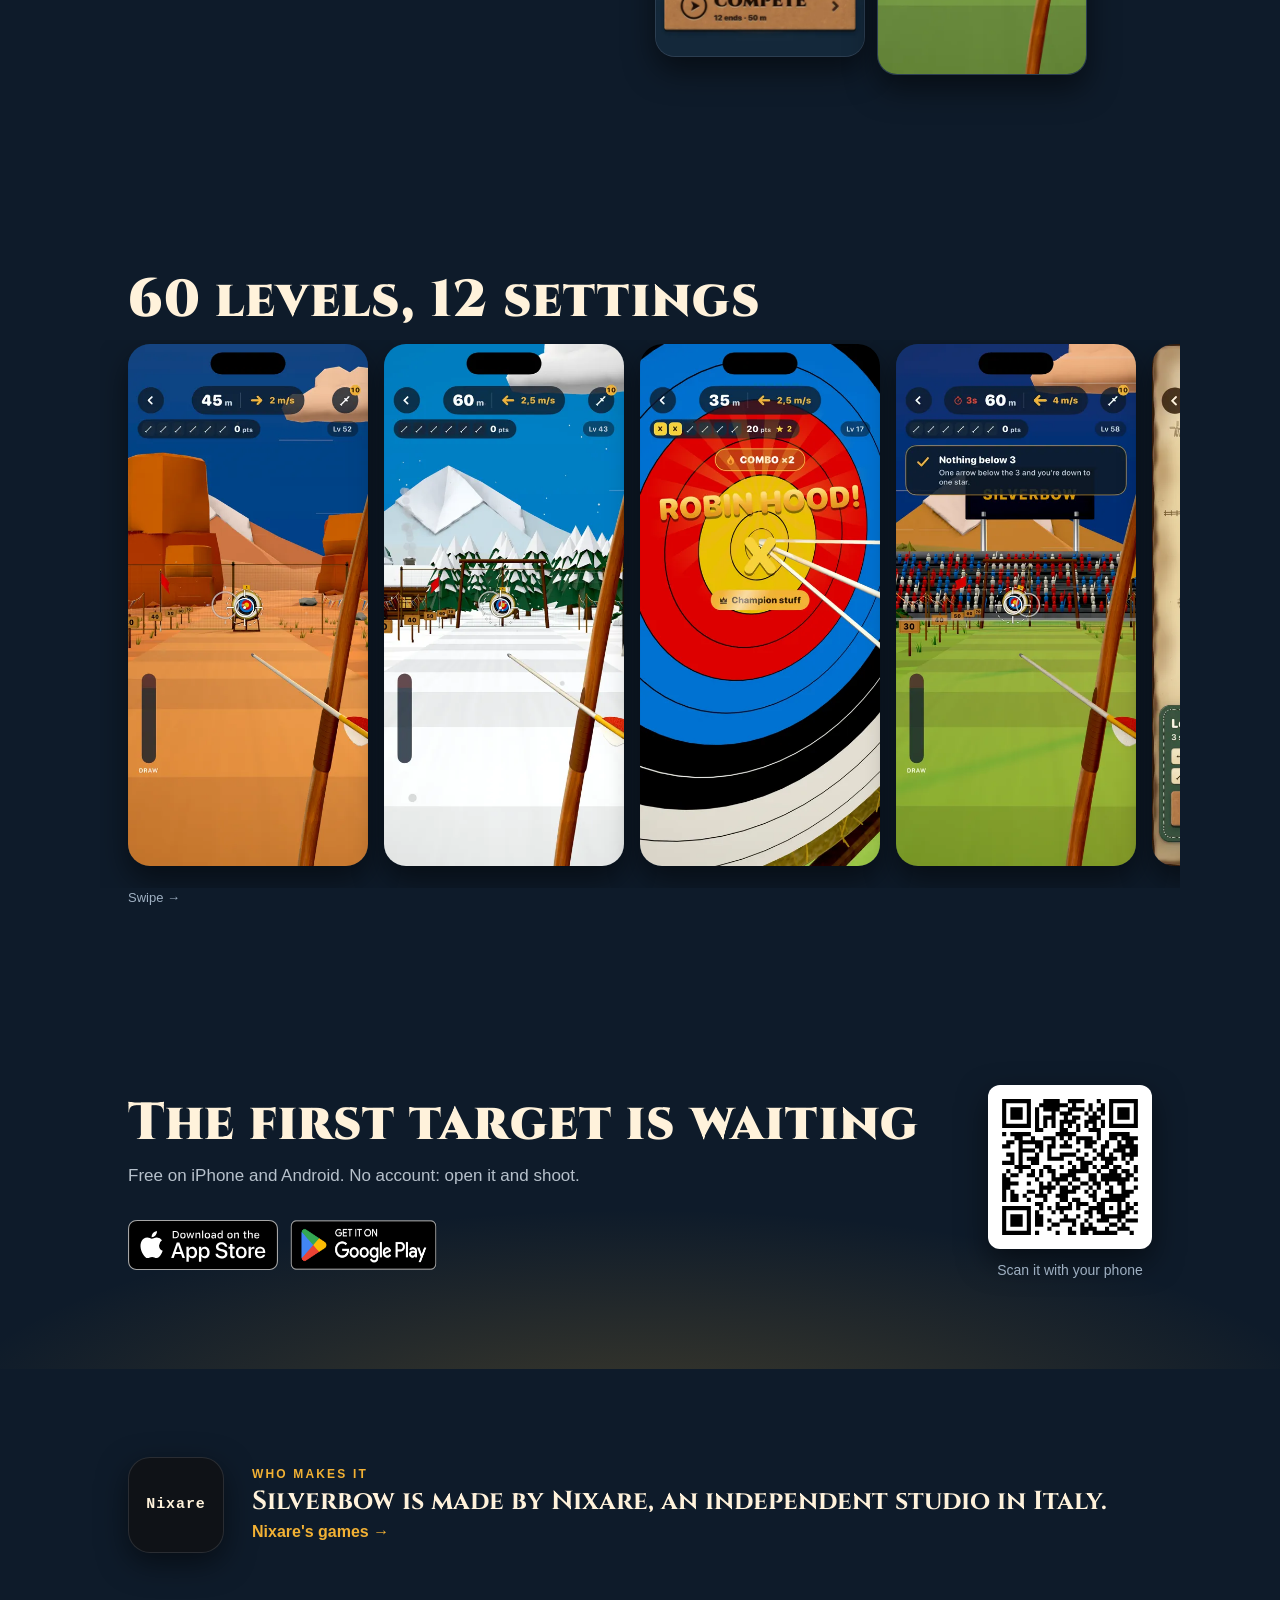
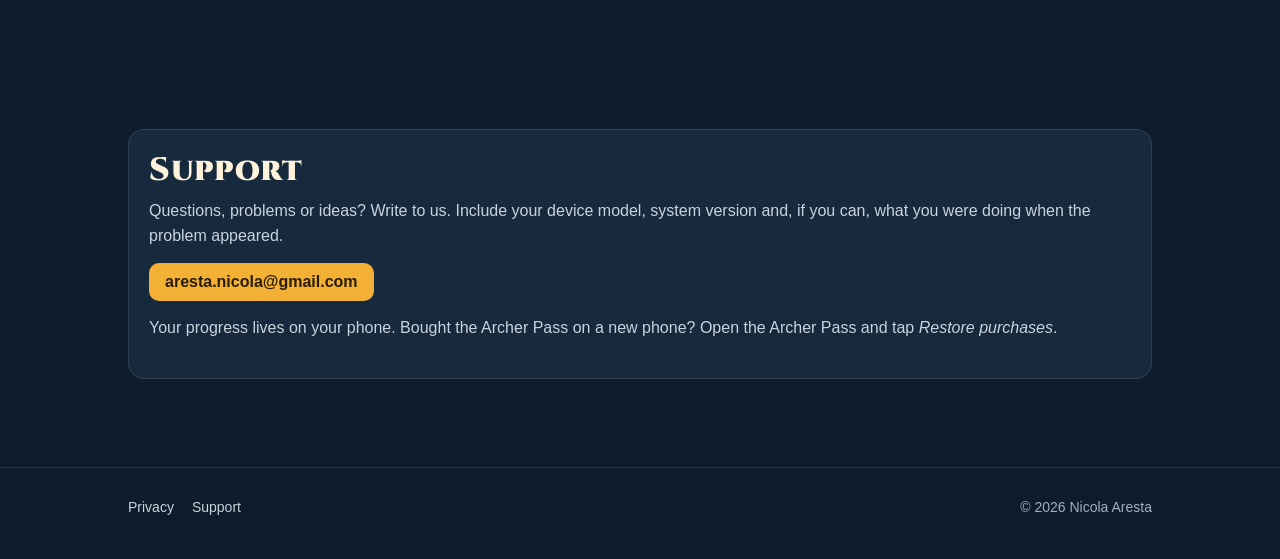
==== commit 7925c3d1: "Bonus screenshots with the targets in view; 60 levels, 12 settings; Who makes it links to Nixare Co-" ====
--- a/index.html
+++ b/index.html
@@ -4,11 +4,11 @@
 <meta charset="utf-8">
 <meta name="viewport" content="width=device-width,initial-scale=1,viewport-fit=cover">
 <title>Silverbow – Read the wind. Hit the gold.</title>
-<meta name="description" content="Silverbow: archery the way it feels. Draw with one finger, read the wind, release on the still moment of your breath. Sixty levels in twelve places. Free for iPhone and Android.">
+<meta name="description" content="Silverbow: archery the way it feels. Draw with one finger, read the wind, release on the still moment of your breath. 60 levels in 12 settings. Free for iPhone and Android.">
 <meta name="theme-color" content="#0E1B2A">
 <link rel="canonical" href="https://nixare.github.io/silverbow-site/">
 <meta property="og:title" content="Silverbow – Read the wind. Hit the gold.">
-<meta property="og:description" content="Archery the way it feels: draw, read the wind, release. Sixty levels in twelve places, free.">
+<meta property="og:description" content="Archery the way it feels: draw, read the wind, release. 60 levels in 12 settings, free.">
 <meta property="og:image" content="https://nixare.github.io/silverbow-site/img/og.jpg">
 <meta property="og:image:width" content="1200">
 <meta property="og:image:height" content="630">
@@ -69,7 +69,7 @@
       <ul class="chips" role="list">
         <li><span lang="en">Free</span><span lang="it">Gratis</span></li>
         <li><span lang="en">One finger</span><span lang="it">Un dito solo</span></li>
-        <li><span lang="en">60 levels, 12 places</span><span lang="it">60 livelli, 12 posti</span></li>
+        <li><span lang="en">60 levels, 12 settings</span><span lang="it">60 livelli, 12 ambientazioni</span></li>
         <li><span lang="en">No account, plays offline</span><span lang="it">Senza account, anche offline</span></li>
       </ul>
       <div class="stores" id="get">
@@ -135,7 +135,7 @@
       <div class="phones">
         <figure><img lang="en" src="img/shot_en_5.webp" alt="The carousel: eight small targets on a turning wheel" width="460" height="1000" loading="lazy"><img lang="it" src="img/shot_it_5.webp" alt="La giostra: otto bersagli piccoli su una ruota che gira" width="460" height="1000" loading="lazy"></figure>
         <figure><img lang="en" src="img/bonus_2_en.webp" alt="Wooden birds crossing the sky" width="460" height="1000" loading="lazy"><img lang="it" src="img/bonus_2_it.webp" alt="Uccelli di legno che attraversano il cielo" width="460" height="1000" loading="lazy"></figure>
-        <figure><img lang="en" src="img/bonus_3_en.webp" alt="A wooden deer running on its rail by the sea" width="460" height="1000" loading="lazy"><img lang="it" src="img/bonus_3_it.webp" alt="Un cervo di legno che corre sul binario in riva al mare" width="460" height="1000" loading="lazy"></figure>
+        <figure><img lang="en" src="img/bonus_3_en.webp" alt="Balloons rising in front of the castle walls" width="460" height="1000" loading="lazy"><img lang="it" src="img/bonus_3_it.webp" alt="Palloncini che salgono davanti alle mura del castello" width="460" height="1000" loading="lazy"></figure>
       </div>
     </article>
     <article class="feature flip" aria-labelledby="f-guard">
@@ -165,7 +165,7 @@
 
 <section aria-labelledby="look">
   <div class="wrap">
-    <h2 class="section-title" id="look"><span lang="en">Sixty levels, twelve places</span><span lang="it">Sessanta livelli, dodici posti</span></h2>
+    <h2 class="section-title" id="look"><span lang="en">60 levels, 12 settings</span><span lang="it">60 livelli, 12 ambientazioni</span></h2>
     <div class="strip" tabindex="0" aria-label="Screenshots / Schermate">
       <figure><img lang="en" src="img/shot_en_2.webp" alt="Aiming at 45 metres in the sunset canyon" width="460" height="1000" loading="lazy"><img lang="it" src="img/shot_it_2.webp" alt="La mira a 45 metri nel canyon al tramonto" width="460" height="1000" loading="lazy"></figure>
         <figure><img lang="en" src="img/place_2_en.webp" alt="The snowy forest at 60 metres" width="460" height="1000" loading="lazy"><img lang="it" src="img/place_2_it.webp" alt="Il bosco innevato a 60 metri" width="460" height="1000" loading="lazy"></figure>
@@ -196,13 +196,11 @@
 
 <section aria-labelledby="maker">
   <div class="wrap maker">
-    <img src="img/icon.webp" alt="" width="96" height="96" loading="lazy">
+    <a class="studio" href="https://nixare.github.io/" aria-label="Nixare">Nixare</a>
     <div>
       <p class="kicker" id="maker"><span lang="en">Who makes it</span><span lang="it">Chi lo fa</span></p>
-      <blockquote>
-        <span lang="en">Made by <span class="hl">one developer</span> in Italy: every place, every bow and every sound built by hand. The sounds are synthesised as you play.</span>
-        <span lang="it">Fatto da <span class="hl">uno sviluppatore solo</span>, in Italia: ogni posto, ogni arco e ogni suono costruiti a mano. I suoni nascono mentre giochi.</span>
-      </blockquote>
+      <p class="maker-line"><span lang="en">Silverbow is made by Nixare, an independent studio in Italy.</span><span lang="it">Silverbow è fatto da Nixare, uno studio indipendente italiano.</span></p>
+      <p><a class="more" href="https://nixare.github.io/"><span lang="en">Nixare's games</span><span lang="it">I giochi di Nixare</span> →</a></p>
     </div>
   </div>
 </section>
--- a/style.css
+++ b/style.css
@@ -148,9 +148,12 @@
 
 /* Maker and support */
 .maker{display:grid;gap:18px;align-items:center}
-.maker img{width:96px;border-radius:22px;box-shadow:0 10px 30px rgba(0,0,0,.5)}
-.maker blockquote{margin:0;font:700 clamp(19px,4.4vw,25px)/1.4 var(--display);color:var(--cream)}
-.maker blockquote .hl{color:var(--gold)}
+.studio{display:inline-grid;place-items:center;width:96px;height:96px;border-radius:22px;background:#0F1217;border:1px solid var(--line);
+  color:var(--cream);text-decoration:none;font:700 15px/1 ui-monospace,"SF Mono",Menlo,monospace;letter-spacing:.06em;box-shadow:0 10px 30px rgba(0,0,0,.5)}
+.maker-line{margin:0 0 8px;font:700 clamp(20px,4.6vw,26px)/1.35 var(--display);color:var(--cream)}
+.maker p{margin:0}
+.more{font-weight:700;text-decoration:none}
+.more:hover{text-decoration:underline}
 .card{background:var(--panel);border:1px solid var(--line);border-radius:var(--radius);padding:24px 20px}
 .card h2{font-size:32px;margin-bottom:10px}
 .card p{margin:0 0 14px}
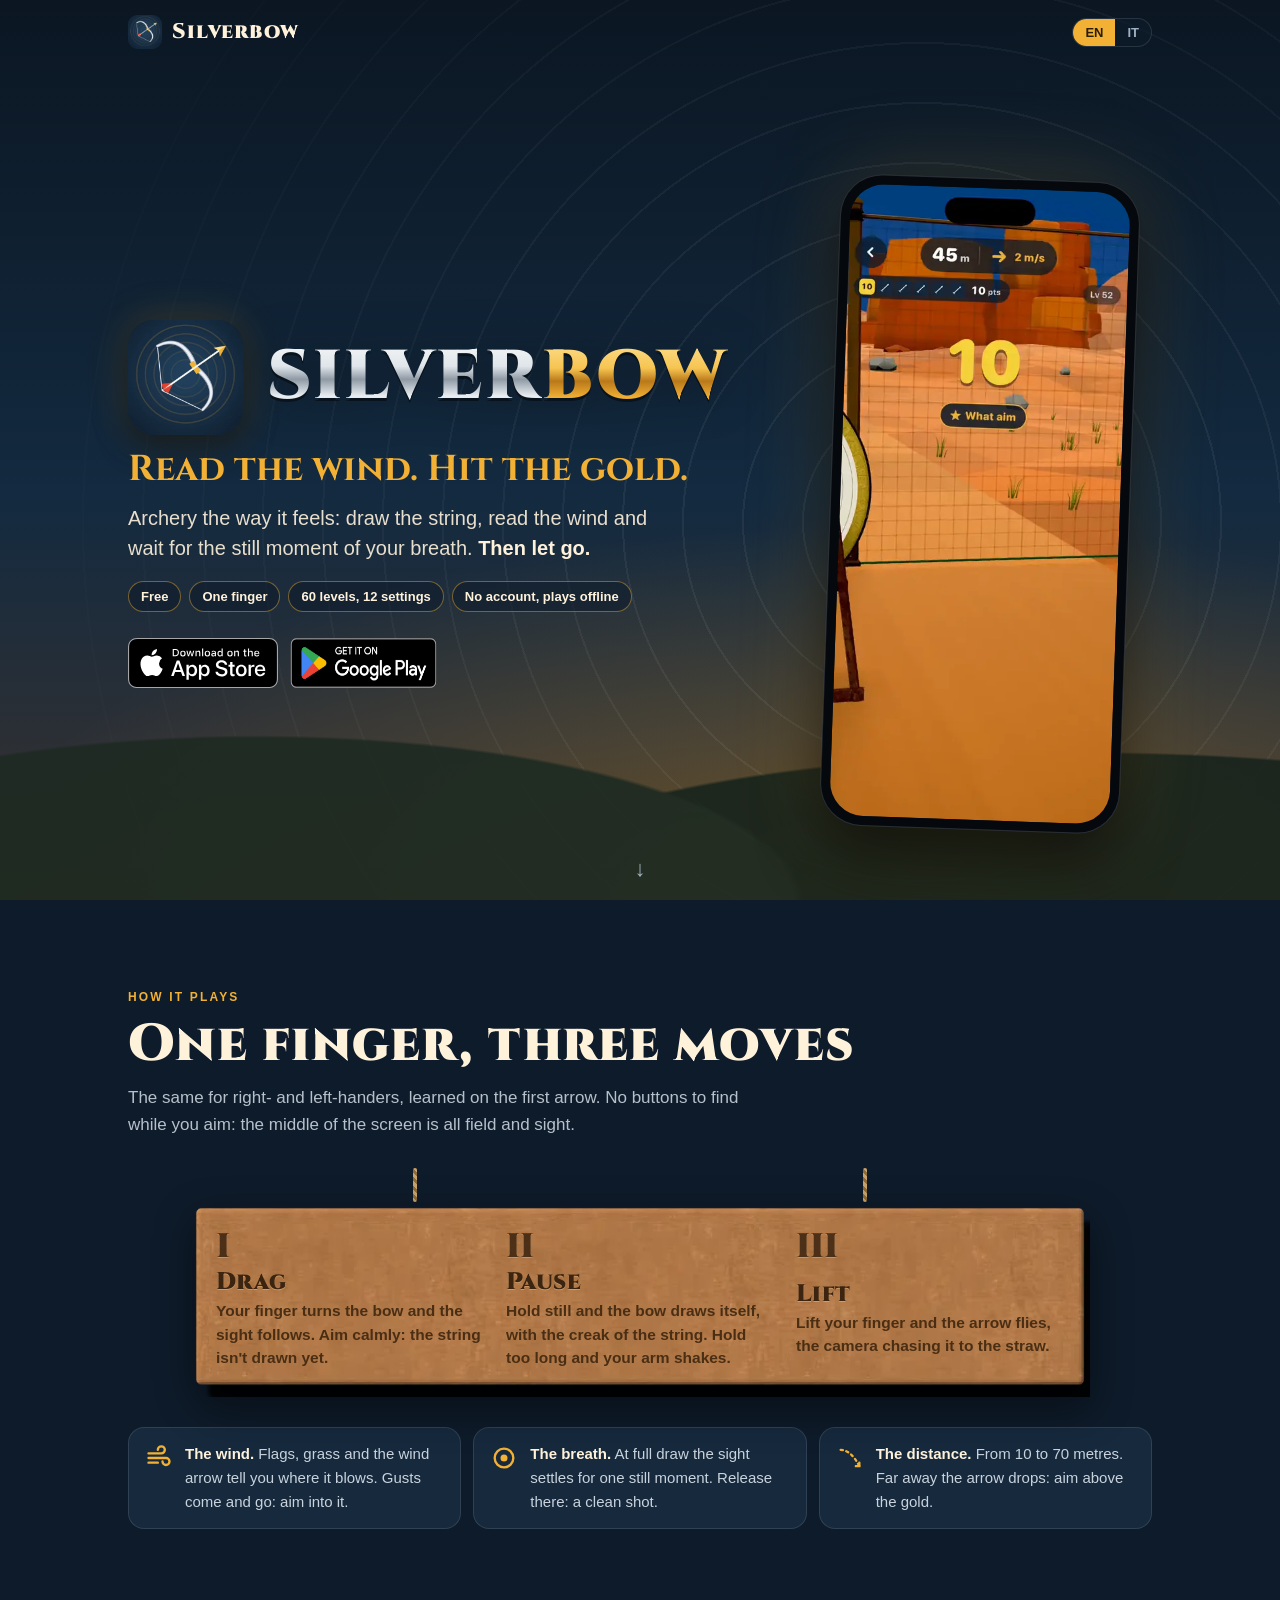
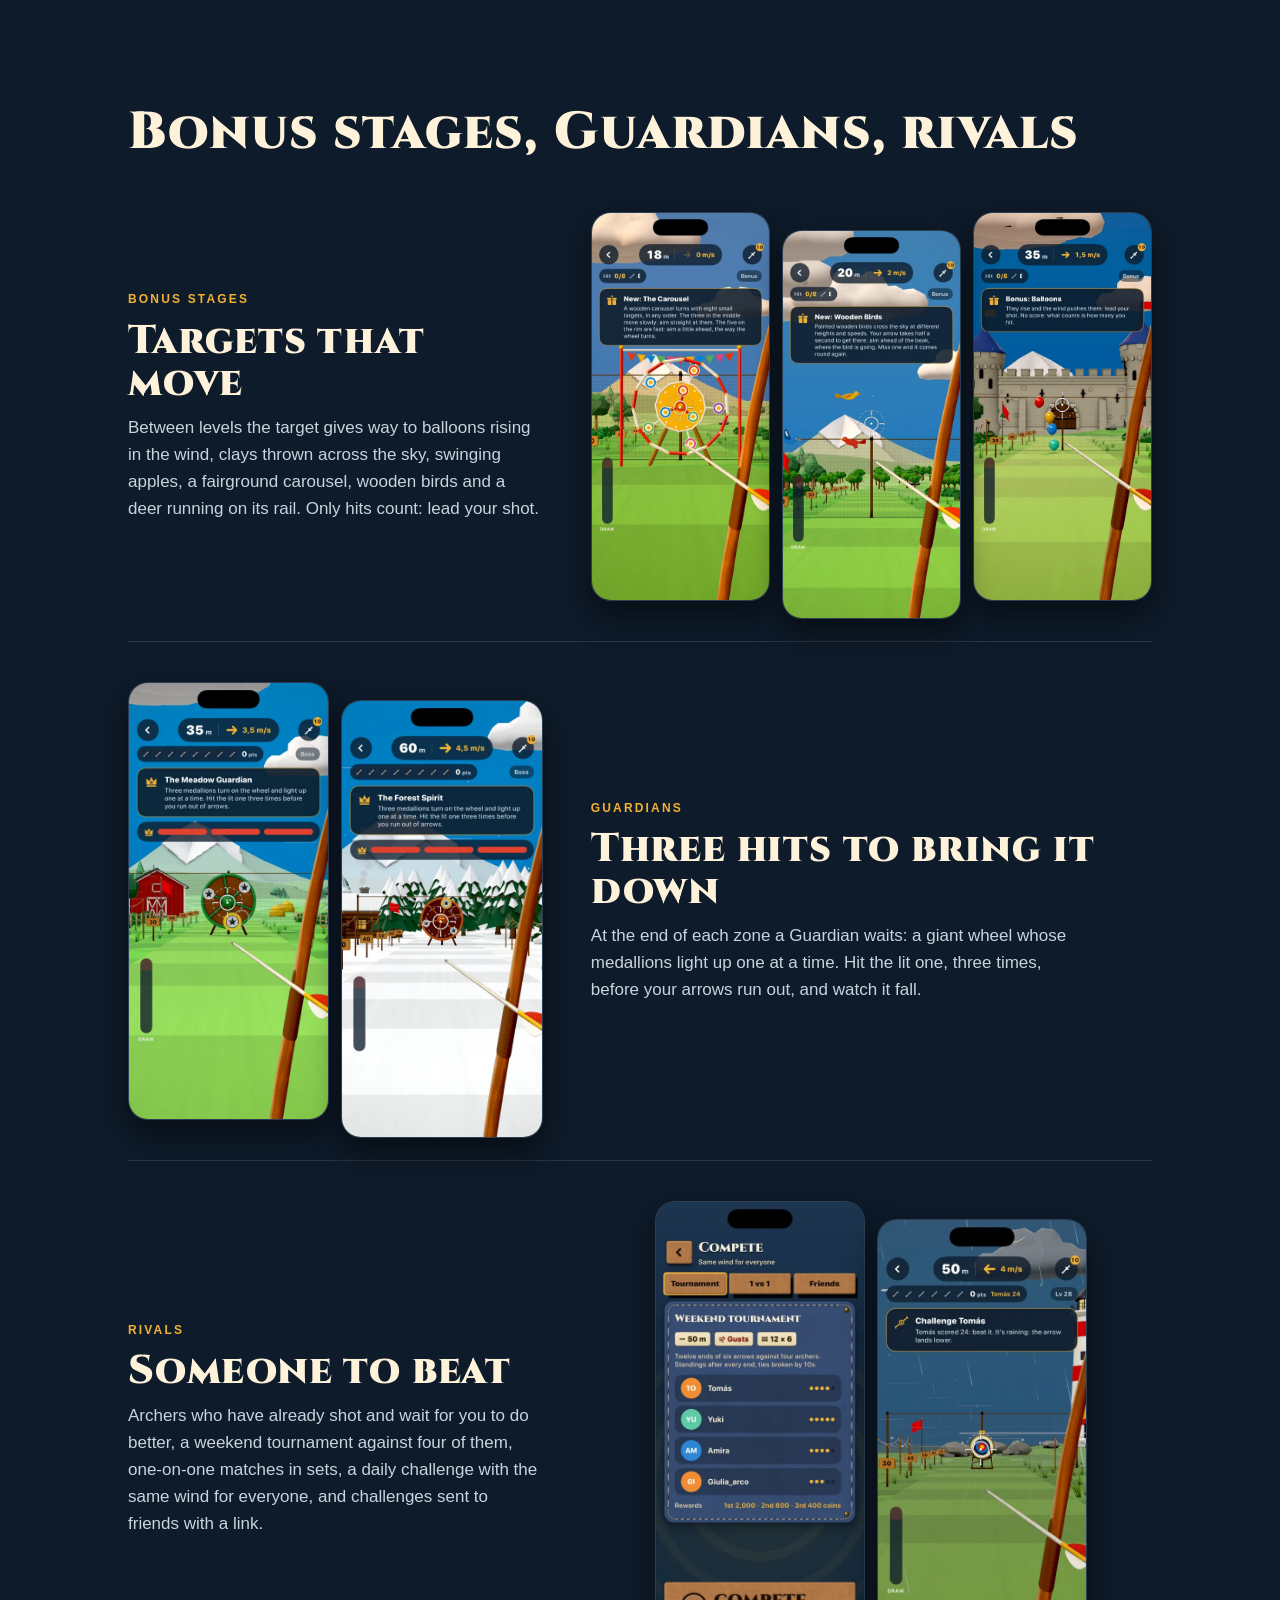
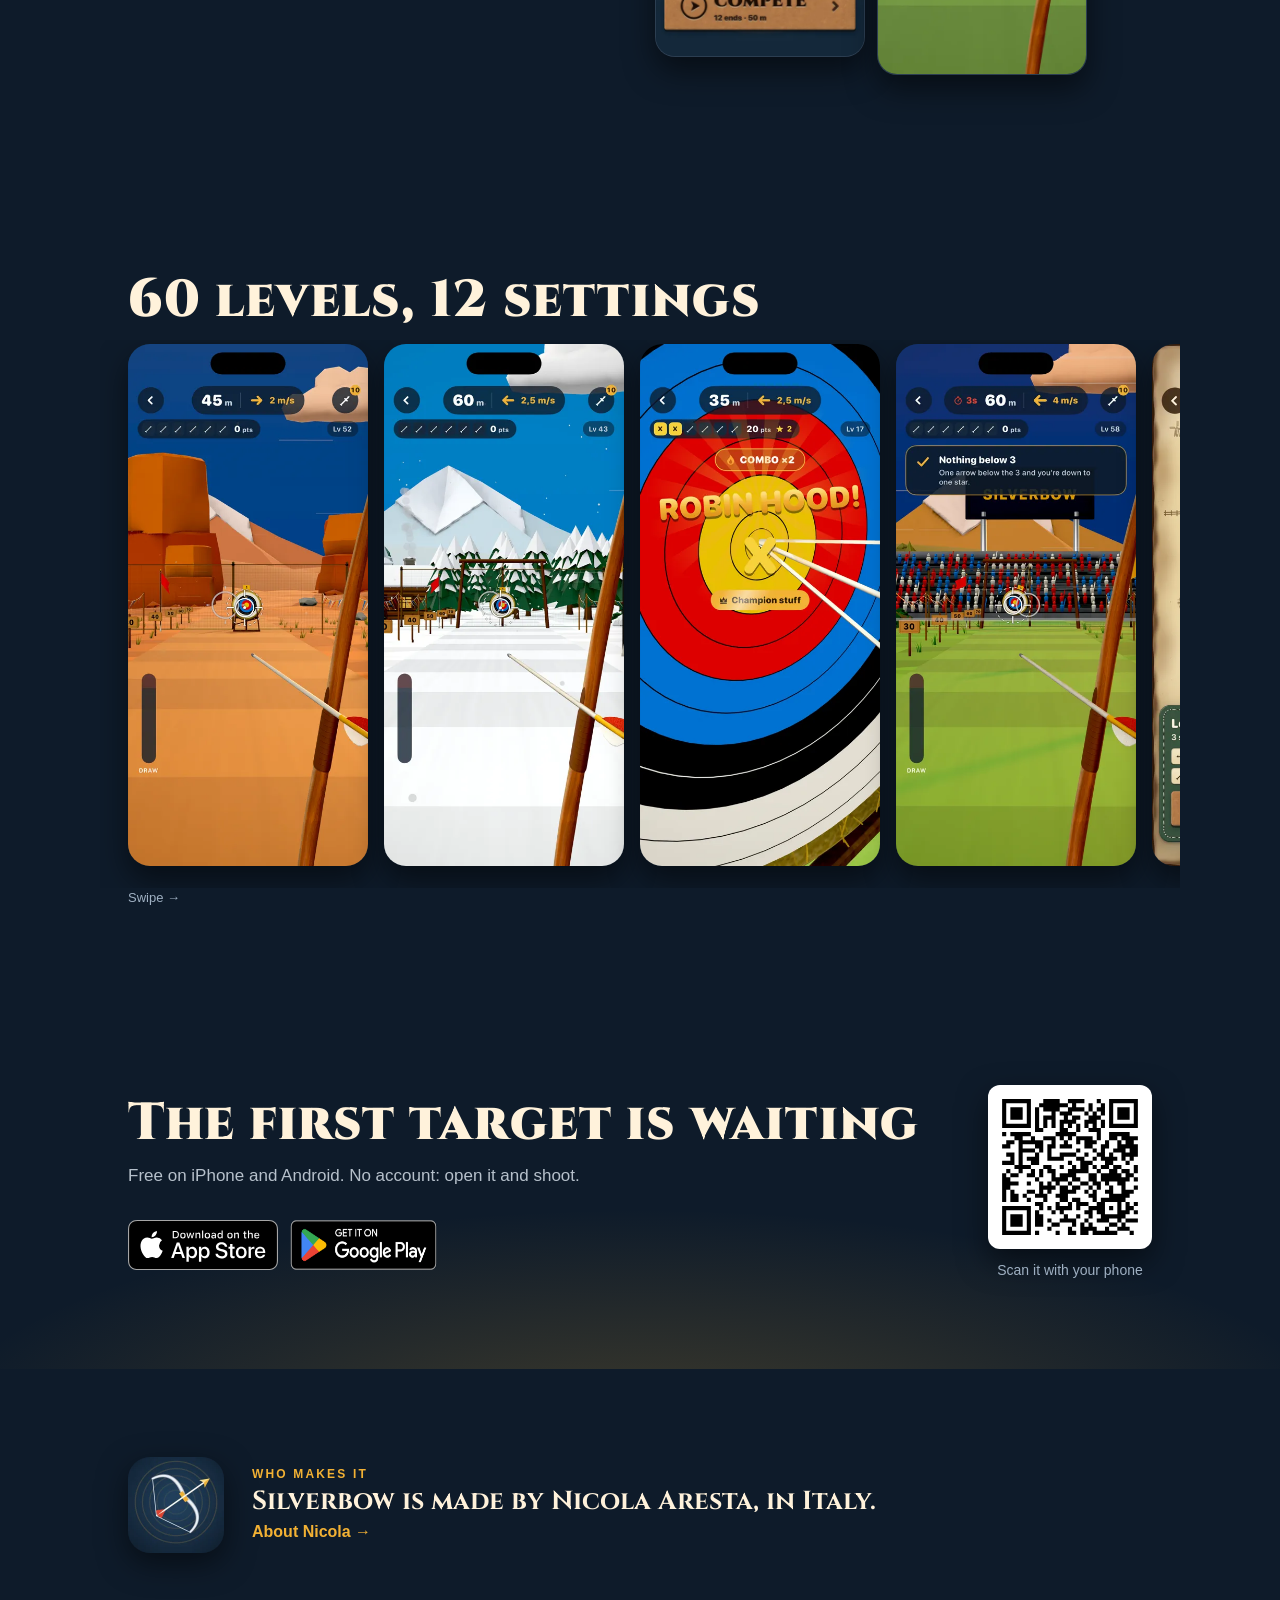
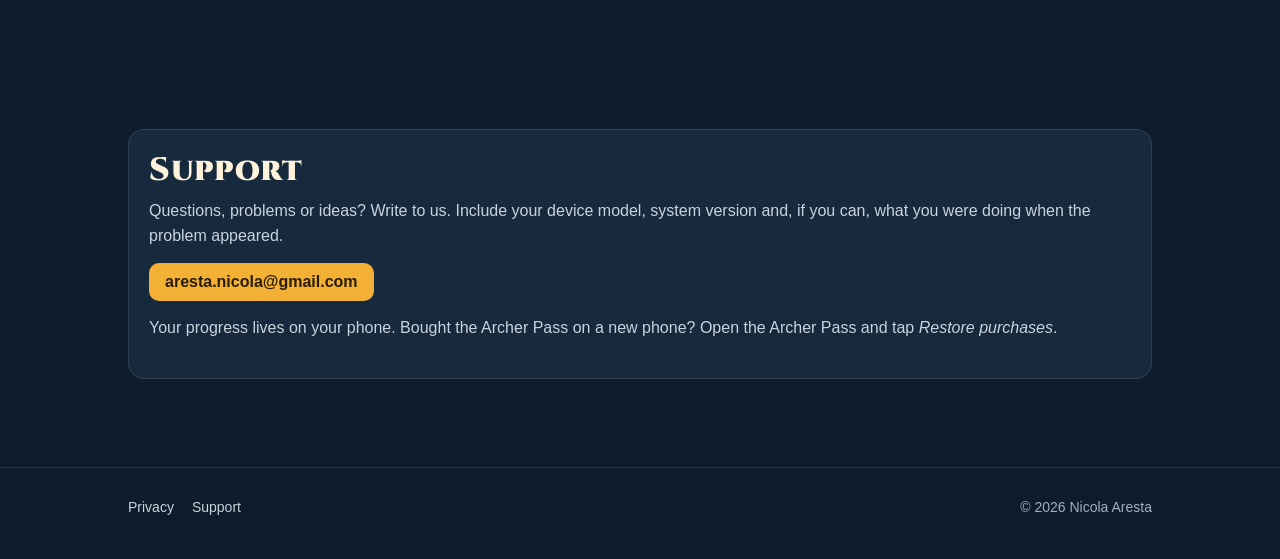
==== commit 2393ce1a: "Who makes it: Nicola Aresta, linking to his site Co-Authored-By: Claude Opus 5.5 <noreply@anthropic." ====
--- a/index.html
+++ b/index.html
@@ -196,11 +196,11 @@
 
 <section aria-labelledby="maker">
   <div class="wrap maker">
-    <a class="studio" href="https://nixare.github.io/" aria-label="Nixare">Nixare</a>
+    <img src="img/icon.webp" alt="" width="96" height="96" loading="lazy">
     <div>
       <p class="kicker" id="maker"><span lang="en">Who makes it</span><span lang="it">Chi lo fa</span></p>
-      <p class="maker-line"><span lang="en">Silverbow is made by Nixare, an independent studio in Italy.</span><span lang="it">Silverbow è fatto da Nixare, uno studio indipendente italiano.</span></p>
-      <p><a class="more" href="https://nixare.github.io/"><span lang="en">Nixare's games</span><span lang="it">I giochi di Nixare</span> →</a></p>
+      <p class="maker-line"><span lang="en">Silverbow is made by Nicola Aresta, in Italy.</span><span lang="it">Silverbow è fatto da Nicola Aresta, in Italia.</span></p>
+      <p><a class="more" href="https://nicolaaresta-website.aresta-nicola.workers.dev/"><span lang="en">About Nicola</span><span lang="it">Chi è Nicola</span> →</a></p>
     </div>
   </div>
 </section>
--- a/style.css
+++ b/style.css
@@ -148,8 +148,7 @@
 
 /* Maker and support */
 .maker{display:grid;gap:18px;align-items:center}
-.studio{display:inline-grid;place-items:center;width:96px;height:96px;border-radius:22px;background:#0F1217;border:1px solid var(--line);
-  color:var(--cream);text-decoration:none;font:700 15px/1 ui-monospace,"SF Mono",Menlo,monospace;letter-spacing:.06em;box-shadow:0 10px 30px rgba(0,0,0,.5)}
+.maker img{width:96px;border-radius:22px;box-shadow:0 10px 30px rgba(0,0,0,.5)}
 .maker-line{margin:0 0 8px;font:700 clamp(20px,4.6vw,26px)/1.35 var(--display);color:var(--cream)}
 .maker p{margin:0}
 .more{font-weight:700;text-decoration:none}
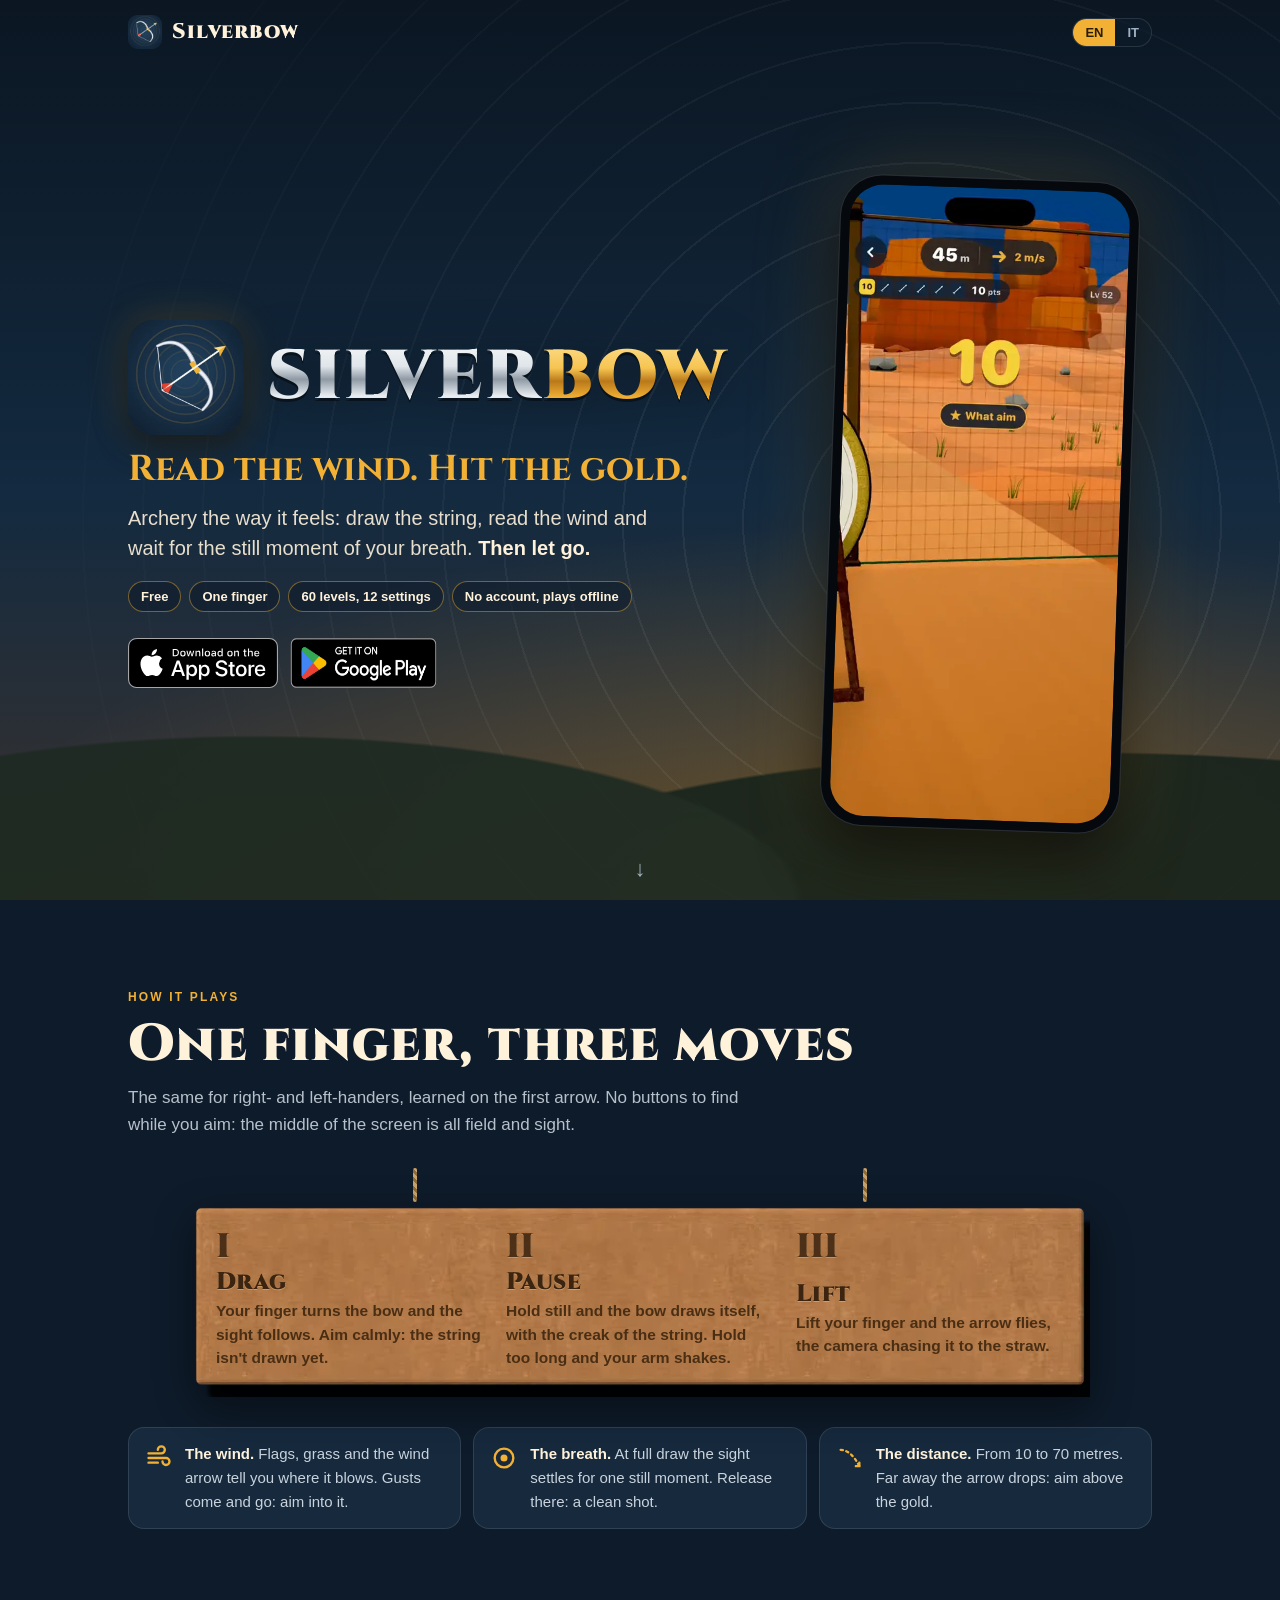
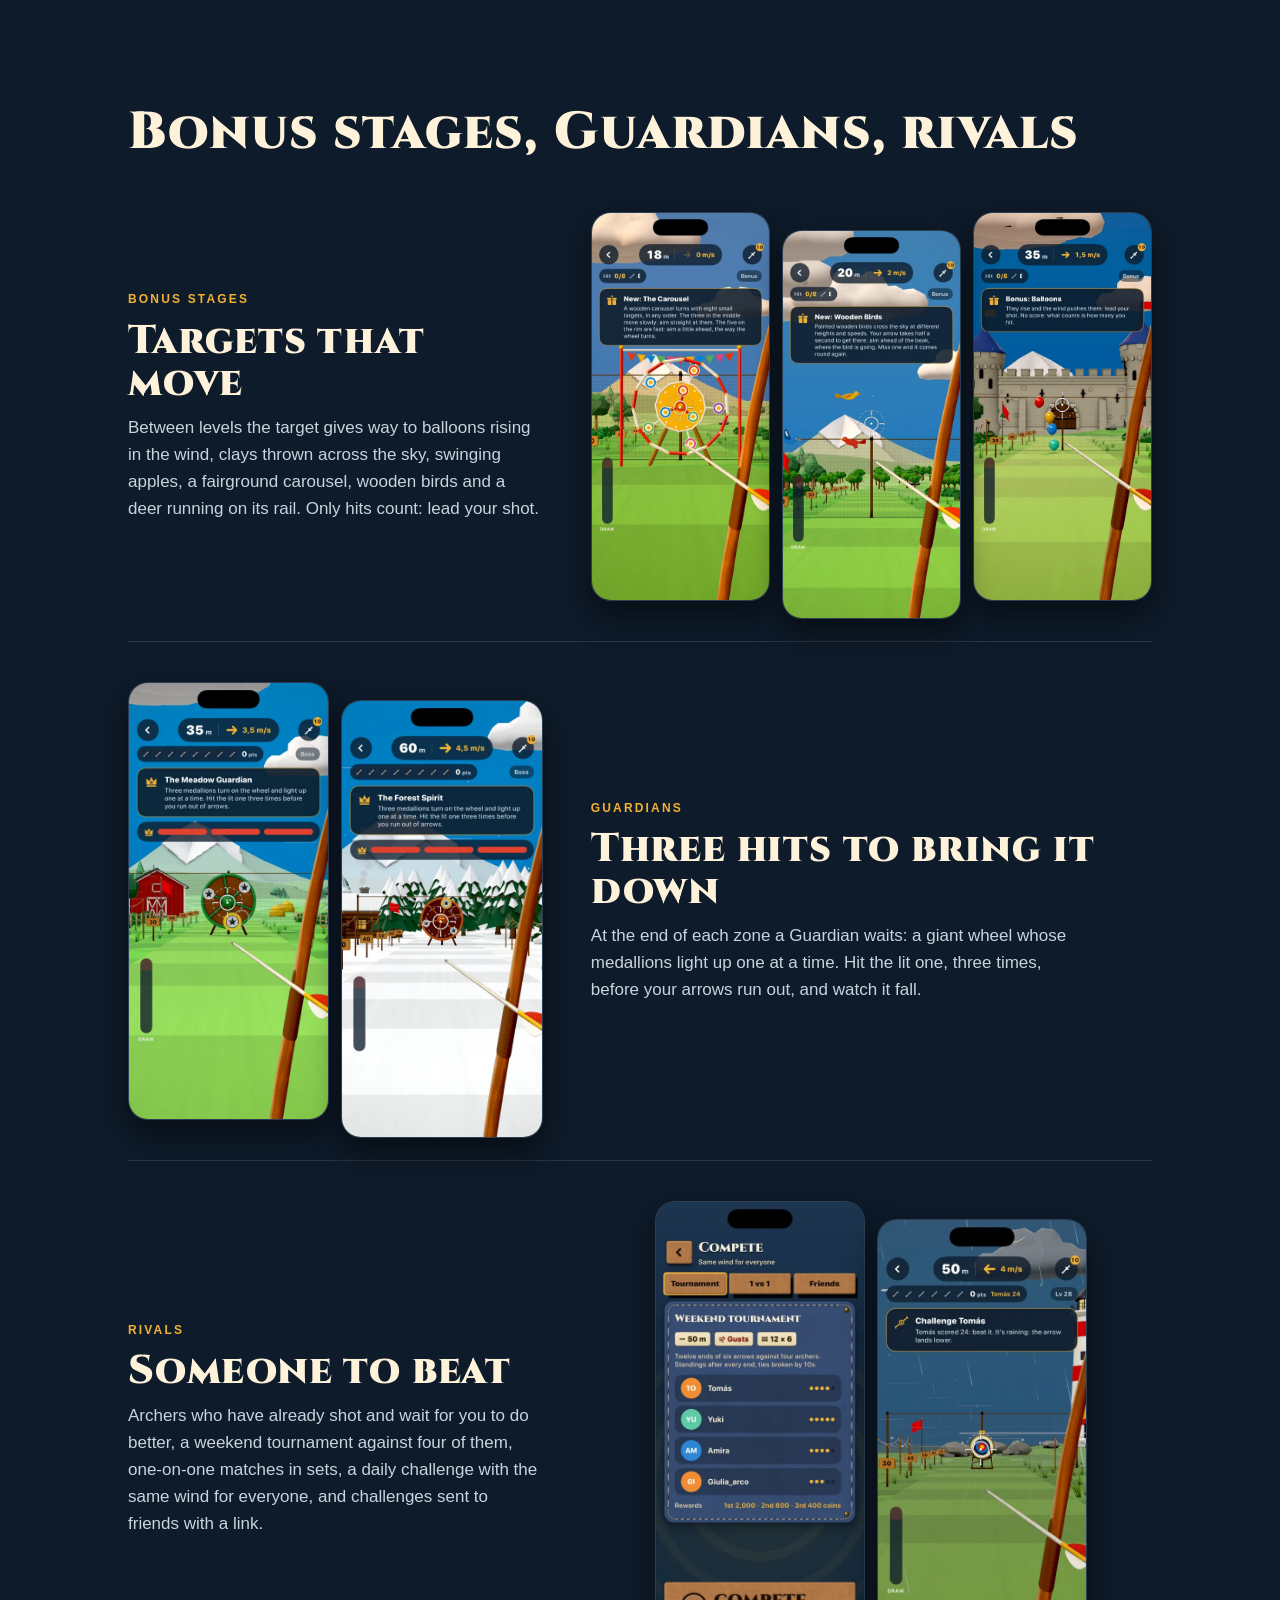
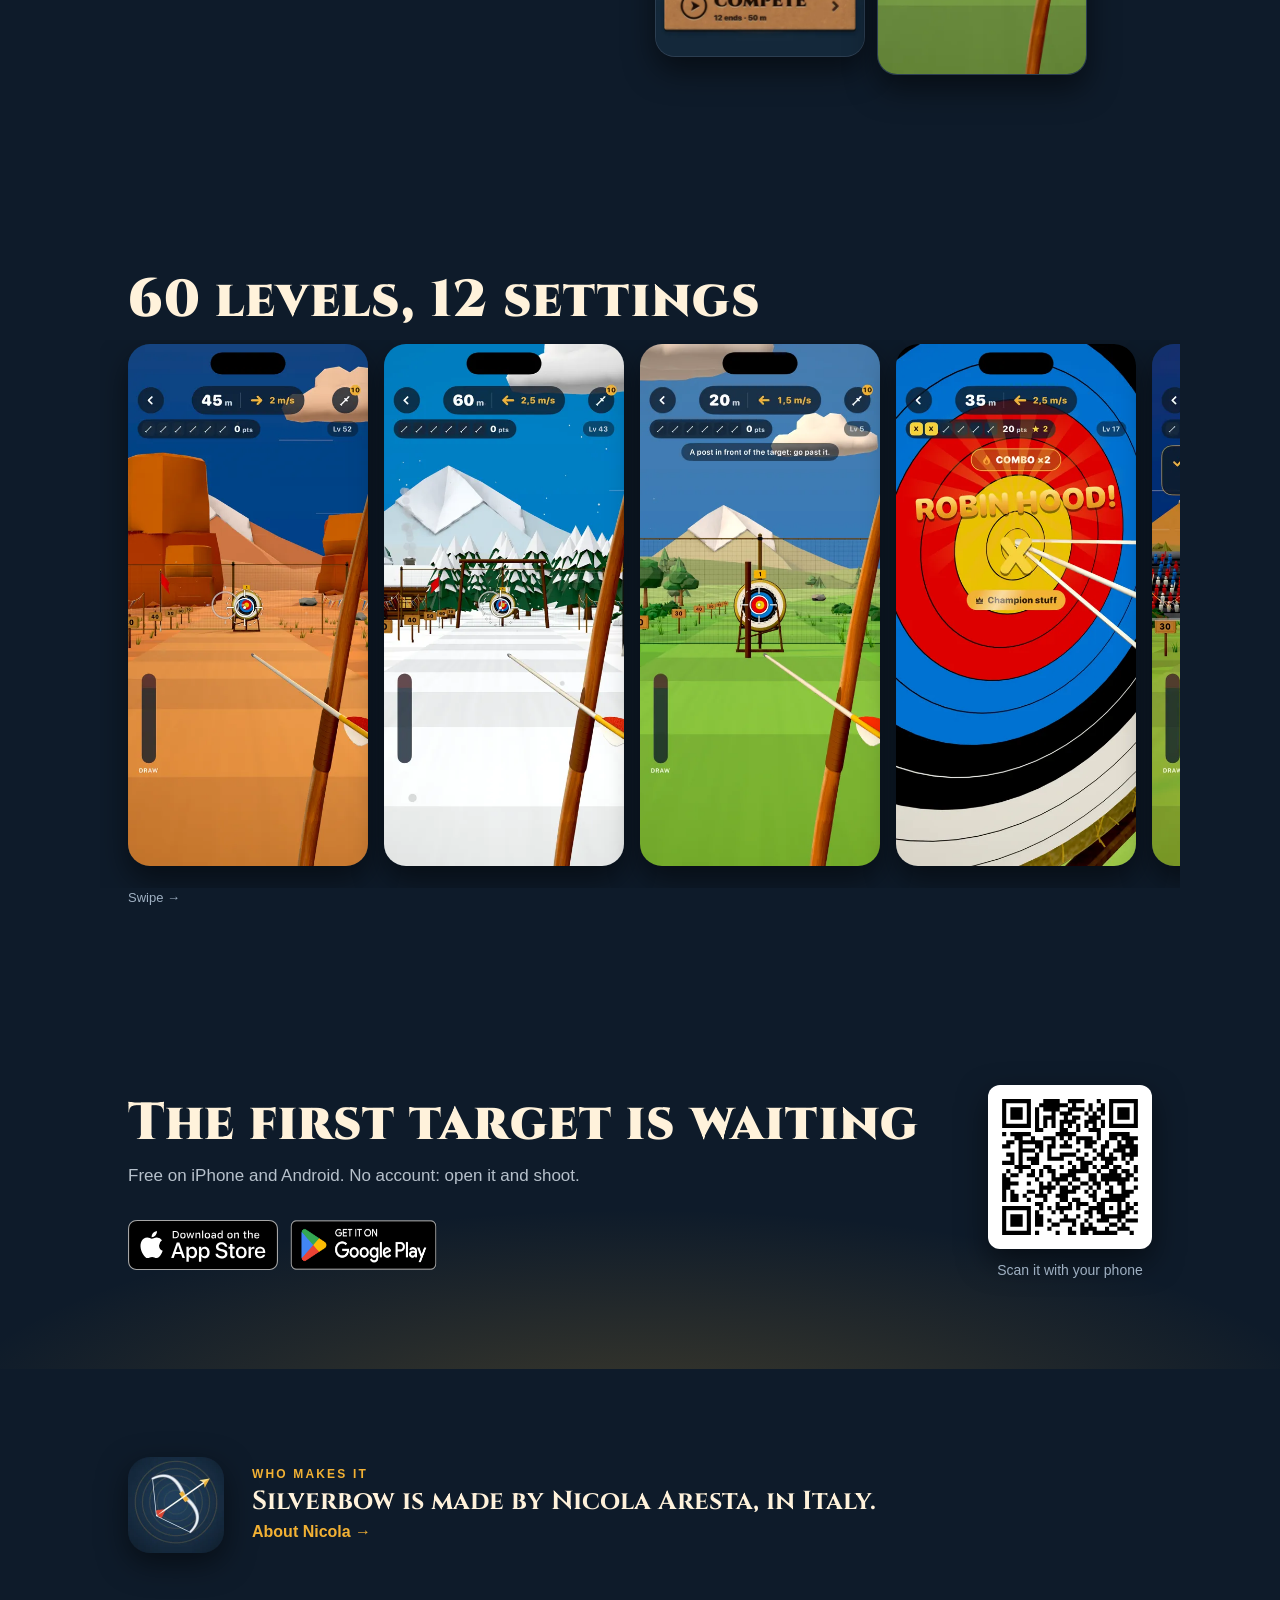
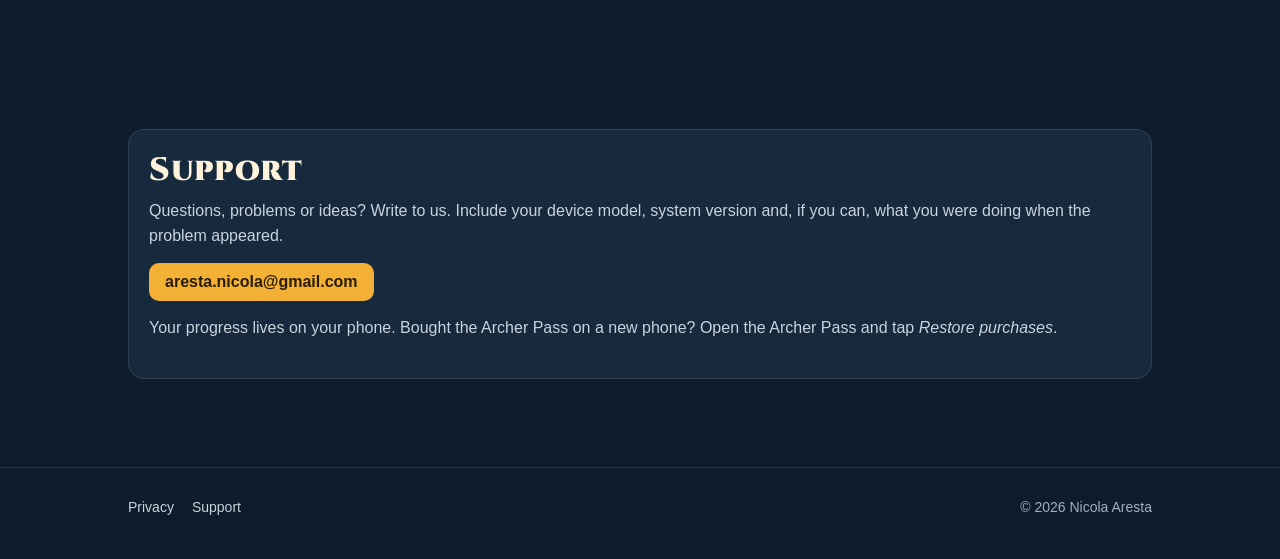
==== commit 3c50bfe8: "Screenshot of the post in front of the target, among the settings Co-Authored-By: Claude Opus 5.5 <n" ====
--- a/index.html
+++ b/index.html
@@ -169,6 +169,7 @@
     <div class="strip" tabindex="0" aria-label="Screenshots / Schermate">
       <figure><img lang="en" src="img/shot_en_2.webp" alt="Aiming at 45 metres in the sunset canyon" width="460" height="1000" loading="lazy"><img lang="it" src="img/shot_it_2.webp" alt="La mira a 45 metri nel canyon al tramonto" width="460" height="1000" loading="lazy"></figure>
         <figure><img lang="en" src="img/place_2_en.webp" alt="The snowy forest at 60 metres" width="460" height="1000" loading="lazy"><img lang="it" src="img/place_2_it.webp" alt="Il bosco innevato a 60 metri" width="460" height="1000" loading="lazy"></figure>
+        <figure><img lang="en" src="img/obstacle_en.webp" alt="A post in front of the target: shoot past it" width="460" height="1000" loading="lazy"><img lang="it" src="img/obstacle_it.webp" alt="Un palo davanti al bersaglio: passagli accanto" width="460" height="1000" loading="lazy"></figure>
         <figure><img lang="en" src="img/shot_en_3.webp" alt="Robin Hood: an arrow splits the one in the gold" width="460" height="1000" loading="lazy"><img lang="it" src="img/shot_it_3.webp" alt="Robin Hood: una freccia apre in due quella nel giallo" width="460" height="1000" loading="lazy"></figure>
         <figure><img lang="en" src="img/place_3_en.webp" alt="The arena with the crowd, against the clock" width="460" height="1000" loading="lazy"><img lang="it" src="img/place_3_it.webp" alt="L'arena con il pubblico, contro il tempo" width="460" height="1000" loading="lazy"></figure>
         <figure><img lang="en" src="img/shot_en_4.webp" alt="The Realms: levels as wax seals on a parchment map" width="460" height="1000" loading="lazy"><img lang="it" src="img/shot_it_4.webp" alt="Le Contrade: i livelli come sigilli di ceralacca su una mappa di pergamena" width="460" height="1000" loading="lazy"></figure>
